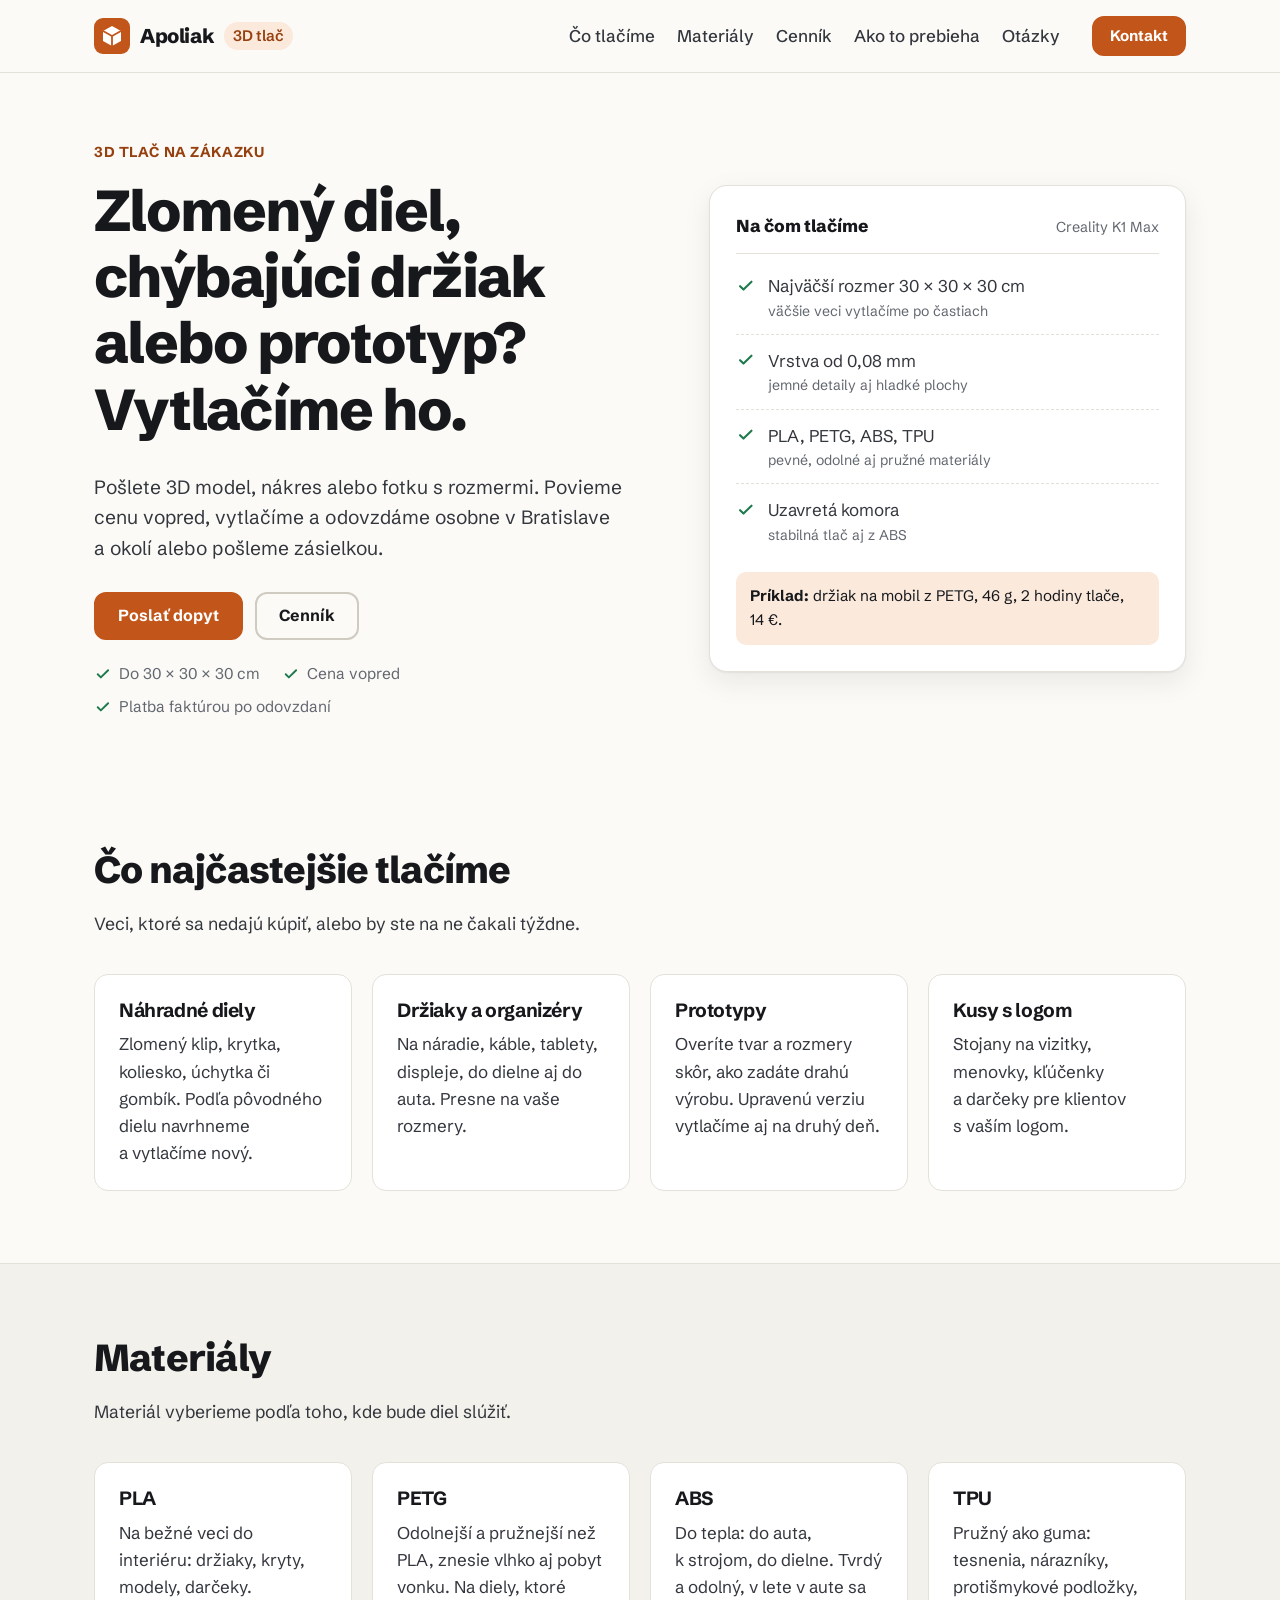
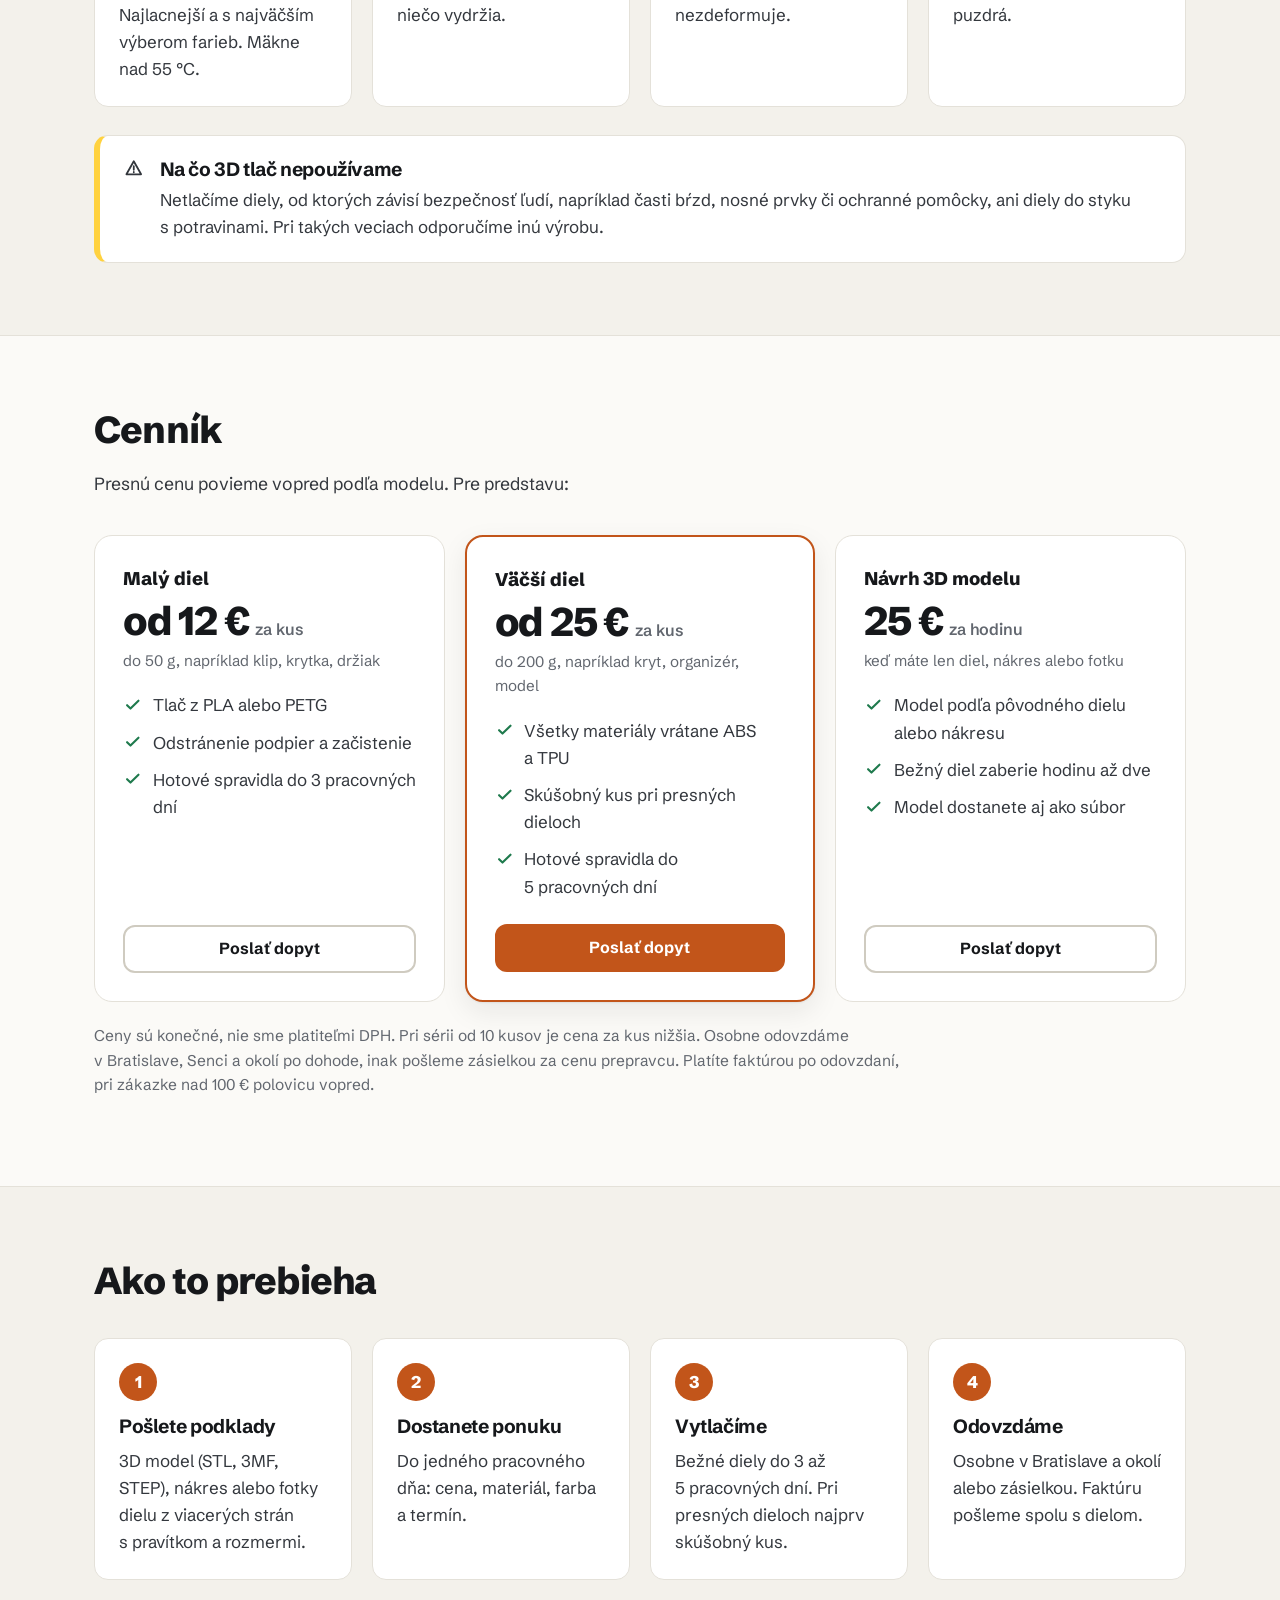
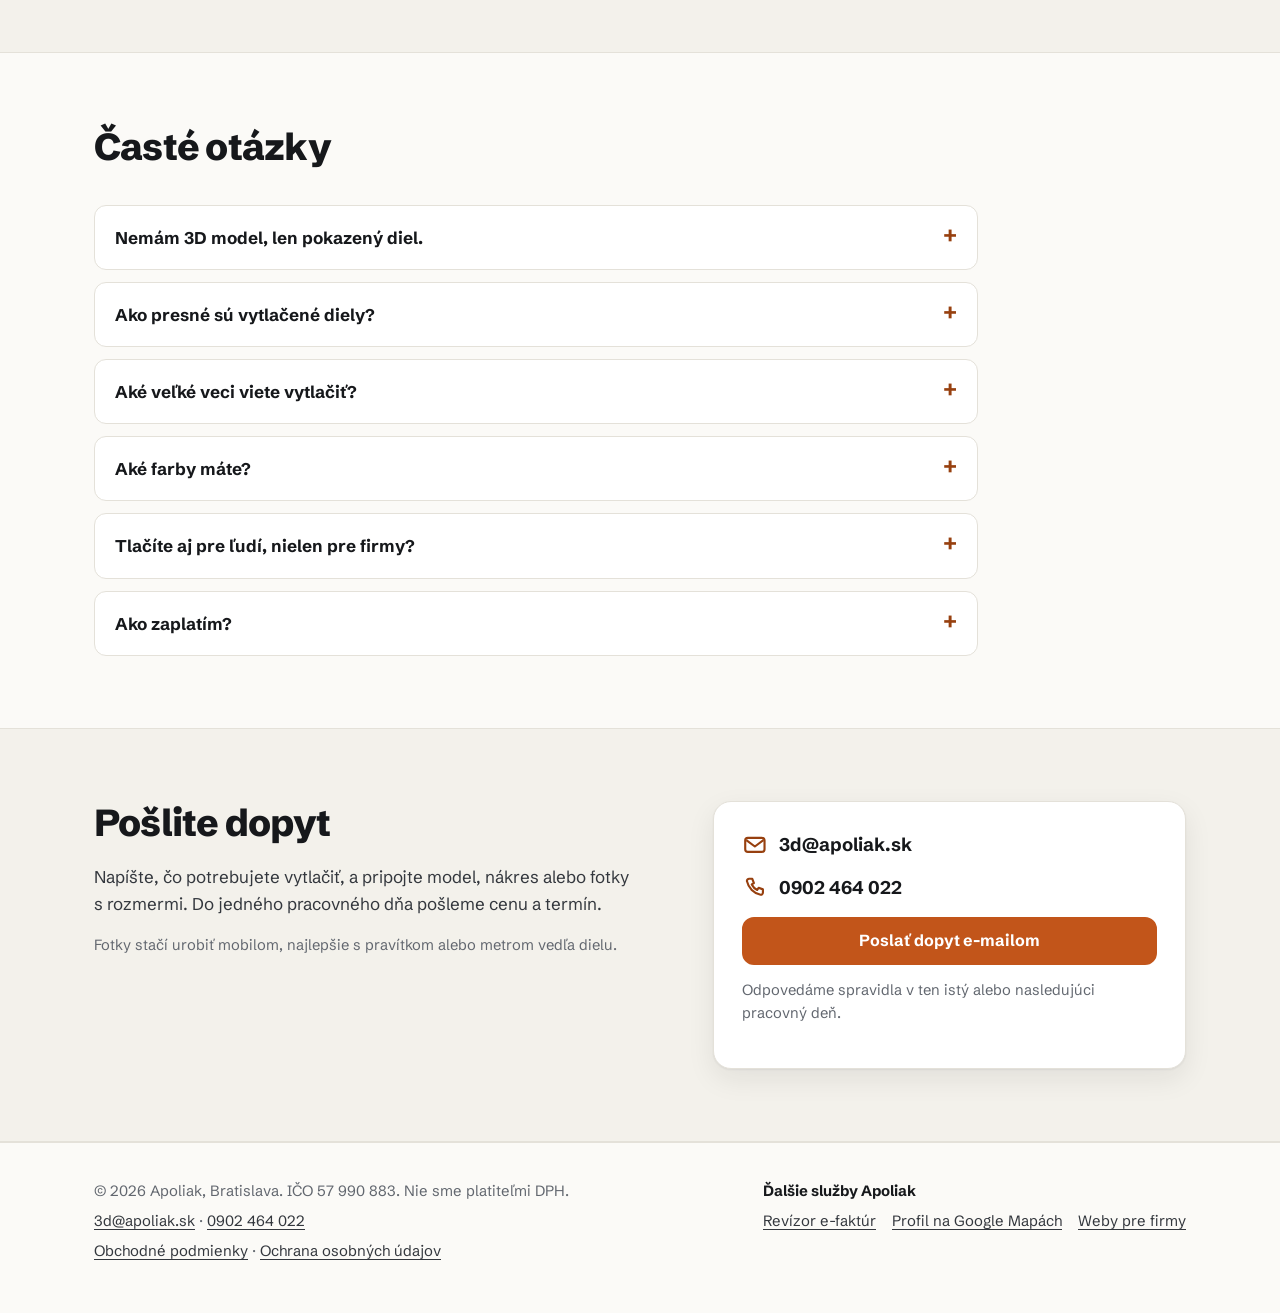
==== index.html @ 896617ea "Prvá verzia webu Apoliak 3D" ====
<!doctype html>
<html lang="sk">
<head>
  <meta charset="utf-8">
  <meta http-equiv="Content-Security-Policy" content="default-src 'self'; script-src 'self'; style-src 'self' 'unsafe-inline'; img-src 'self' data:; font-src 'self'; connect-src 'self'; form-action 'self'; base-uri 'self'; object-src 'none'">
  <meta name="referrer" content="strict-origin-when-cross-origin">
  <meta name="viewport" content="width=device-width, initial-scale=1, viewport-fit=cover">
  <title>3D tlač na zákazku pre firmy: diely, držiaky, prototypy | Apoliak 3D</title>
  <meta name="description" content="Vytlačíme náhradné diely, držiaky, kryty a prototypy z PLA, PETG, ABS aj pružného TPU, do veľkosti 30 × 30 × 30 cm. Cenu povieme vopred, platíte faktúrou.">
  <meta name="theme-color" content="#fbfaf7">
  <meta name="color-scheme" content="light">
  <link rel="canonical" href="https://3d.apoliak.sk/">
  <meta property="og:type" content="website">
  <meta property="og:locale" content="sk_SK">
  <meta property="og:site_name" content="Apoliak 3D">
  <meta property="og:title" content="Zlomený diel? Vytlačíme nový.">
  <meta property="og:description" content="3D tlač na zákazku pre firmy a živnostníkov: diely, držiaky, prototypy do 30 × 30 × 30 cm. Cena vopred, platba faktúrou.">
  <meta property="og:url" content="https://3d.apoliak.sk/">
  <meta property="og:image" content="https://3d.apoliak.sk/assets/img/og-image.png">
  <meta property="og:image:width" content="1200">
  <meta property="og:image:height" content="630">
  <meta name="twitter:card" content="summary_large_image">
  <link rel="icon" href="assets/img/favicon.svg" type="image/svg+xml">
  <link rel="apple-touch-icon" href="assets/img/apple-touch-icon.png">
  <link rel="preload" href="assets/fonts/schibsted-grotesk-latin-wght-normal.woff2" as="font" type="font/woff2" crossorigin>
  <link rel="stylesheet" href="assets/css/style.css">
  <script type="application/ld+json">
{
  "@context": "https://schema.org",
  "@type": "ProfessionalService",
  "name": "Apoliak 3D",
  "url": "https://3d.apoliak.sk/",
  "description": "3D tlač na zákazku pre firmy: náhradné diely, držiaky, prototypy a návrh 3D modelov.",
  "email": "3d@apoliak.sk",
  "telephone": "+421902464022",
  "areaServed": "Bratislava a okolie, Slovensko",
  "priceRange": "od 12 €",
  "logo": "https://3d.apoliak.sk/assets/img/logo-512.png"
}
  </script>
</head>
<body>
<svg width="0" height="0" style="position:absolute" aria-hidden="true">
  <symbol id="i-check" viewBox="0 0 24 24"><path d="M5 12.5l4.2 4.2L19 7" fill="none" stroke="currentColor" stroke-width="2.6" stroke-linecap="round" stroke-linejoin="round"/></symbol>
  <symbol id="i-warn" viewBox="0 0 24 24"><path d="M12 4l9 16H3z" fill="none" stroke="currentColor" stroke-width="2.2" stroke-linejoin="round"/><path d="M12 10v4.5M12 17.2v.3" stroke="currentColor" stroke-width="2.2" stroke-linecap="round"/></symbol>
  <symbol id="i-mail" viewBox="0 0 24 24"><rect x="3" y="5.5" width="18" height="13" rx="2.5" fill="none" stroke="currentColor" stroke-width="2"/><path d="M4 7.5l8 6 8-6" fill="none" stroke="currentColor" stroke-width="2" stroke-linejoin="round"/></symbol>
  <symbol id="i-phone" viewBox="0 0 24 24"><path d="M6.6 3.5h3l1.5 4-2 1.3a11 11 0 005.1 5.1l1.3-2 4 1.5v3a2 2 0 01-2.2 2A16.5 16.5 0 014.6 5.7a2 2 0 012-2.2z" fill="none" stroke="currentColor" stroke-width="2" stroke-linejoin="round"/></symbol>
  <symbol id="i-download" viewBox="0 0 24 24"><path d="M12 4v11m0 0l-4.5-4.5M12 15l4.5-4.5M5 19.5h14" fill="none" stroke="currentColor" stroke-width="2.2" stroke-linecap="round" stroke-linejoin="round"/></symbol>
</svg>
  <a class="skip-link" href="#obsah">Preskočiť na obsah</a>
  <header class="site-header">
    <div class="wrap header-inner">
      <a class="logo" href="./" aria-label="Apoliak 3D – úvod"><svg class="logo-mark" viewBox="0 0 40 40" aria-hidden="true"><rect width="40" height="40" rx="10" fill="#c2551a"/><path d="M20 9l10 5.5v11L20 31l-10-5.5v-11z" fill="#fff"/><path d="M10 14.5L20 20l10-5.5M20 20v11" fill="none" stroke="#c2551a" stroke-width="2" stroke-linejoin="round"/></svg>Apoliak <span class="logo-tag">3D tlač</span></a>
      <nav class="nav" aria-label="Hlavné menu"><a href="#co">Čo tlačíme</a><a href="#materialy">Materiály</a><a href="#cennik">Cenník</a><a href="#postup">Ako to prebieha</a><a href="#otazky">Otázky</a></nav>
      <a class="btn btn--small" href="./#kontakt">Kontakt</a>
    </div>
  </header>
  <main id="obsah">
    <section class="hero">
      <div class="wrap hero-grid">
        <div>
          <span class="eyebrow">3D tlač na zákazku</span>
          <h1>Zlomený diel, chýbajúci držiak alebo prototyp? Vytlačíme ho.</h1>
          <p class="lead">Pošlete 3D model, nákres alebo fotku s&nbsp;rozmermi. Povieme cenu vopred, vytlačíme a&nbsp;odovzdáme osobne v&nbsp;Bratislave a&nbsp;okolí alebo pošleme zásielkou.</p>
          <div class="cta-row"><a class="btn" href="mailto:3d@apoliak.sk?subject=Dopyt%20na%203D%20tla%C4%8D&amp;body=Dobr%C3%BD%20de%C5%88%2C%0A%0Apotrebujeme%20vytla%C4%8Di%C5%A5%3A%0A%0APo%C4%8Det%20kusov%3A%0AMateri%C3%A1l%20alebo%20pou%C5%BEitie%20%28ak%20viete%29%3A%0ATerm%C3%ADn%3A%0A%0AV%20pr%C3%ADlohe%20posielam%20model%2C%20n%C3%A1kres%20alebo%20fotky%20s%20rozmermi.%0A%0AFirma%3A%0AI%C4%8CO%3A%0ATelef%C3%B3n%3A%0A%0A%C4%8Eakujem">Poslať dopyt</a><a class="btn btn--ghost" href="#cennik">Cenník</a></div>
          <ul class="facts"><li><svg class="icon" aria-hidden="true"><use href="#i-check"/></svg>Do 30 × 30 × 30&nbsp;cm</li><li><svg class="icon" aria-hidden="true"><use href="#i-check"/></svg>Cena vopred</li><li><svg class="icon" aria-hidden="true"><use href="#i-check"/></svg>Platba faktúrou po odovzdaní</li></ul>
        </div>
        <div><div class="panel" role="img" aria-label="Parametre 3D tlače">
            <div class="panel-head"><span class="panel-title">Na čom tlačíme</span><span class="panel-sub">Creality K1 Max</span></div>
            <ul class="rows">
              <li class="is-ok"><svg class="icon" aria-hidden="true"><use href="#i-check"/></svg><div>Najväčší rozmer 30&nbsp;×&nbsp;30&nbsp;×&nbsp;30&nbsp;cm<small>väčšie veci vytlačíme po častiach</small></div></li>
              <li class="is-ok"><svg class="icon" aria-hidden="true"><use href="#i-check"/></svg><div>Vrstva od 0,08&nbsp;mm<small>jemné detaily aj hladké plochy</small></div></li>
              <li class="is-ok"><svg class="icon" aria-hidden="true"><use href="#i-check"/></svg><div>PLA, PETG, ABS, TPU<small>pevné, odolné aj pružné materiály</small></div></li>
              <li class="is-ok"><svg class="icon" aria-hidden="true"><use href="#i-check"/></svg><div>Uzavretá komora<small>stabilná tlač aj z&nbsp;ABS</small></div></li>
            </ul>
            <div class="panel-foot"><strong>Príklad:</strong> držiak na mobil z&nbsp;PETG, 46&nbsp;g, 2&nbsp;hodiny tlače, 14&nbsp;€.</div>
          </div></div>
      </div>
    </section>
    <section class="section" id="co" aria-labelledby="co-nadpis">
      <div class="wrap"><div class="section-head"><h2 id="co-nadpis">Čo najčastejšie tlačíme</h2><p>Veci, ktoré sa nedajú kúpiť, alebo by ste na ne čakali týždne.</p></div><div class="cards cards--4"><article class="card"><h3>Náhradné diely</h3><p>Zlomený klip, krytka, koliesko, úchytka či gombík. Podľa pôvodného dielu navrhneme a&nbsp;vytlačíme nový.</p></article><article class="card"><h3>Držiaky a&nbsp;organizéry</h3><p>Na náradie, káble, tablety, displeje, do dielne aj do auta. Presne na vaše rozmery.</p></article><article class="card"><h3>Prototypy</h3><p>Overíte tvar a&nbsp;rozmery skôr, ako zadáte drahú výrobu. Upravenú verziu vytlačíme aj na druhý deň.</p></article><article class="card"><h3>Kusy s&nbsp;logom</h3><p>Stojany na vizitky, menovky, kľúčenky a&nbsp;darčeky pre klientov s&nbsp;vaším logom.</p></article></div></div>
    </section>
    <section class="section section--alt" id="materialy" aria-labelledby="materialy-nadpis">
      <div class="wrap"><div class="section-head"><h2 id="materialy-nadpis">Materiály</h2><p>Materiál vyberieme podľa toho, kde bude diel slúžiť.</p></div><div class="cards cards--4"><article class="card"><h3>PLA</h3><p>Na bežné veci do interiéru: držiaky, kryty, modely, darčeky. Najlacnejší a&nbsp;s&nbsp;najväčším výberom farieb. Mäkne nad 55&nbsp;°C.</p></article><article class="card"><h3>PETG</h3><p>Odolnejší a&nbsp;pružnejší než PLA, znesie vlhko aj pobyt vonku. Na diely, ktoré niečo vydržia.</p></article><article class="card"><h3>ABS</h3><p>Do tepla: do auta, k&nbsp;strojom, do dielne. Tvrdý a&nbsp;odolný, v&nbsp;lete v&nbsp;aute sa nezdeformuje.</p></article><article class="card"><h3>TPU</h3><p>Pružný ako guma: tesnenia, nárazníky, protišmykové podložky, puzdrá.</p></article></div><div class="callout"><svg class="icon" aria-hidden="true"><use href="#i-warn"/></svg><div><h3>Na čo 3D tlač nepoužívame</h3><p>Netlačíme diely, od ktorých závisí bezpečnosť ľudí, napríklad časti bŕzd, nosné prvky či ochranné pomôcky, ani diely do styku s&nbsp;potravinami. Pri takých veciach odporučíme inú výrobu.</p></div></div></div>
    </section>
    <section class="section" id="cennik" aria-labelledby="cennik-nadpis">
      <div class="wrap"><div class="section-head"><h2 id="cennik-nadpis">Cenník</h2><p>Presnú cenu povieme vopred podľa modelu. Pre predstavu:</p></div><div class="prices"><article class="price"><div class="price-name">Malý diel</div><div class="price-amount">od 12&nbsp;€ <span class="price-unit">za kus</span></div><p class="price-note">do 50&nbsp;g, napríklad klip, krytka, držiak</p><ul class="checks"><li><svg class="icon" aria-hidden="true"><use href="#i-check"/></svg><span>Tlač z&nbsp;PLA alebo PETG</span></li><li><svg class="icon" aria-hidden="true"><use href="#i-check"/></svg><span>Odstránenie podpier a&nbsp;začistenie</span></li><li><svg class="icon" aria-hidden="true"><use href="#i-check"/></svg><span>Hotové spravidla do 3&nbsp;pracovných dní</span></li></ul><a class="btn btn--ghost" href="mailto:3d@apoliak.sk?subject=Dopyt%20na%203D%20tla%C4%8D&amp;body=Dobr%C3%BD%20de%C5%88%2C%0A%0Apotrebujeme%20vytla%C4%8Di%C5%A5%3A%0A%0APo%C4%8Det%20kusov%3A%0AMateri%C3%A1l%20alebo%20pou%C5%BEitie%20%28ak%20viete%29%3A%0ATerm%C3%ADn%3A%0A%0AV%20pr%C3%ADlohe%20posielam%20model%2C%20n%C3%A1kres%20alebo%20fotky%20s%20rozmermi.%0A%0AFirma%3A%0AI%C4%8CO%3A%0ATelef%C3%B3n%3A%0A%0A%C4%8Eakujem">Poslať dopyt</a></article><article class="price price--main"><div class="price-name">Väčší diel</div><div class="price-amount">od 25&nbsp;€ <span class="price-unit">za kus</span></div><p class="price-note">do 200&nbsp;g, napríklad kryt, organizér, model</p><ul class="checks"><li><svg class="icon" aria-hidden="true"><use href="#i-check"/></svg><span>Všetky materiály vrátane ABS a&nbsp;TPU</span></li><li><svg class="icon" aria-hidden="true"><use href="#i-check"/></svg><span>Skúšobný kus pri presných dieloch</span></li><li><svg class="icon" aria-hidden="true"><use href="#i-check"/></svg><span>Hotové spravidla do 5&nbsp;pracovných dní</span></li></ul><a class="btn" href="mailto:3d@apoliak.sk?subject=Dopyt%20na%203D%20tla%C4%8D&amp;body=Dobr%C3%BD%20de%C5%88%2C%0A%0Apotrebujeme%20vytla%C4%8Di%C5%A5%3A%0A%0APo%C4%8Det%20kusov%3A%0AMateri%C3%A1l%20alebo%20pou%C5%BEitie%20%28ak%20viete%29%3A%0ATerm%C3%ADn%3A%0A%0AV%20pr%C3%ADlohe%20posielam%20model%2C%20n%C3%A1kres%20alebo%20fotky%20s%20rozmermi.%0A%0AFirma%3A%0AI%C4%8CO%3A%0ATelef%C3%B3n%3A%0A%0A%C4%8Eakujem">Poslať dopyt</a></article><article class="price"><div class="price-name">Návrh 3D modelu</div><div class="price-amount">25&nbsp;€ <span class="price-unit">za hodinu</span></div><p class="price-note">keď máte len diel, nákres alebo fotku</p><ul class="checks"><li><svg class="icon" aria-hidden="true"><use href="#i-check"/></svg><span>Model podľa pôvodného dielu alebo nákresu</span></li><li><svg class="icon" aria-hidden="true"><use href="#i-check"/></svg><span>Bežný diel zaberie hodinu až dve</span></li><li><svg class="icon" aria-hidden="true"><use href="#i-check"/></svg><span>Model dostanete aj ako súbor</span></li></ul><a class="btn btn--ghost" href="mailto:3d@apoliak.sk?subject=Dopyt%20na%203D%20tla%C4%8D&amp;body=Dobr%C3%BD%20de%C5%88%2C%0A%0Apotrebujeme%20vytla%C4%8Di%C5%A5%3A%0A%0APo%C4%8Det%20kusov%3A%0AMateri%C3%A1l%20alebo%20pou%C5%BEitie%20%28ak%20viete%29%3A%0ATerm%C3%ADn%3A%0A%0AV%20pr%C3%ADlohe%20posielam%20model%2C%20n%C3%A1kres%20alebo%20fotky%20s%20rozmermi.%0A%0AFirma%3A%0AI%C4%8CO%3A%0ATelef%C3%B3n%3A%0A%0A%C4%8Eakujem">Poslať dopyt</a></article></div><p class="prices-after">Ceny sú konečné, nie sme platiteľmi DPH. Pri sérii od 10 kusov je cena za kus nižšia. Osobne odovzdáme v&nbsp;Bratislave, Senci a&nbsp;okolí po dohode, inak pošleme zásielkou za cenu prepravcu. Platíte faktúrou po odovzdaní, pri zákazke nad 100&nbsp;€ polovicu vopred.</p></div>
    </section>
    <section class="section section--alt" id="postup" aria-labelledby="postup-nadpis">
      <div class="wrap"><div class="section-head"><h2 id="postup-nadpis">Ako to prebieha</h2></div><ol class="steps"><li><h3>Pošlete podklady</h3><p>3D model (STL, 3MF, STEP), nákres alebo fotky dielu z&nbsp;viacerých strán s&nbsp;pravítkom a&nbsp;rozmermi.</p></li><li><h3>Dostanete ponuku</h3><p>Do jedného pracovného dňa: cena, materiál, farba a&nbsp;termín.</p></li><li><h3>Vytlačíme</h3><p>Bežné diely do 3 až 5&nbsp;pracovných dní. Pri presných dieloch najprv skúšobný kus.</p></li><li><h3>Odovzdáme</h3><p>Osobne v&nbsp;Bratislave a&nbsp;okolí alebo zásielkou. Faktúru pošleme spolu s&nbsp;dielom.</p></li></ol></div>
    </section>
    <section class="section" id="otazky" aria-labelledby="otazky-nadpis">
      <div class="wrap"><div class="section-head"><h2 id="otazky-nadpis">Časté otázky</h2></div><div class="faq"><details><summary>Nemám 3D model, len pokazený diel.</summary><div><p>Stačí. Diel odfoťte z&nbsp;viacerých strán s&nbsp;pravítkom alebo nám ho dajte a&nbsp;odmeriame ho. Model navrhneme za 25&nbsp;€ za hodinu, bežný diel zaberie hodinu až dve.</p></div></details><details><summary>Ako presné sú vytlačené diely?</summary><div><p>Zvyčajne na desatiny milimetra. Pri dieloch, ktoré musia presne zapadnúť, najprv vytlačíme skúšobný kus a&nbsp;podľa neho model doladíme.</p></div></details><details><summary>Aké veľké veci viete vytlačiť?</summary><div><p>Jeden kus do 30 × 30 × 30&nbsp;cm. Väčšie veci rozdelíme na časti a&nbsp;spojíme.</p></div></details><details><summary>Aké farby máte?</summary><div><p>Bežne čiernu, bielu, sivú a&nbsp;niekoľko ďalších farieb. Ak potrebujete konkrétny odtieň, materiál objednáme a&nbsp;termín sa predĺži o&nbsp;pár dní.</p></div></details><details><summary>Tlačíte aj pre ľudí, nielen pre firmy?</summary><div><p>Táto ponuka je pre firmy a&nbsp;živnostníkov, fakturujeme na IČO.</p></div></details><details><summary>Ako zaplatím?</summary><div><p>Faktúrou, prevodom na účet, až po odovzdaní dielu. Pri zákazke nad 100&nbsp;€ platíte polovicu vopred.</p></div></details></div></div>
    </section>
    <section class="section section--alt" id="kontakt" aria-labelledby="kontakt-nadpis">
      <div class="wrap contact">
        <div>
          <h2 id="kontakt-nadpis">Pošlite dopyt</h2>
          <p>Napíšte, čo potrebujete vytlačiť, a&nbsp;pripojte model, nákres alebo fotky s&nbsp;rozmermi. Do jedného pracovného dňa pošleme cenu a&nbsp;termín.</p>
          <p class="small">Fotky stačí urobiť mobilom, najlepšie s&nbsp;pravítkom alebo metrom vedľa dielu.</p>
        </div>
        <div class="contact-box">
          <a class="contact-line" href="mailto:3d@apoliak.sk"><svg class="icon" aria-hidden="true"><use href="#i-mail"/></svg>3d@apoliak.sk</a>
          <a class="contact-line" href="tel:+421902464022"><svg class="icon" aria-hidden="true"><use href="#i-phone"/></svg>0902 464 022</a>
          <a class="btn" href="mailto:3d@apoliak.sk?subject=Dopyt%20na%203D%20tla%C4%8D&amp;body=Dobr%C3%BD%20de%C5%88%2C%0A%0Apotrebujeme%20vytla%C4%8Di%C5%A5%3A%0A%0APo%C4%8Det%20kusov%3A%0AMateri%C3%A1l%20alebo%20pou%C5%BEitie%20%28ak%20viete%29%3A%0ATerm%C3%ADn%3A%0A%0AV%20pr%C3%ADlohe%20posielam%20model%2C%20n%C3%A1kres%20alebo%20fotky%20s%20rozmermi.%0A%0AFirma%3A%0AI%C4%8CO%3A%0ATelef%C3%B3n%3A%0A%0A%C4%8Eakujem">Poslať dopyt e-mailom</a>
          <p class="small">Odpovedáme spravidla v&nbsp;ten istý alebo nasledujúci pracovný deň.</p>
        </div>
      </div>
    </section>
  </main>

  <footer class="site-footer">
    <div class="wrap footer-grid">
      <div>
        <p>© <span data-year>2026</span> Apoliak, Bratislava. IČO 57&nbsp;990&nbsp;883. Nie sme platiteľmi DPH.</p>
        <p><a href="mailto:3d@apoliak.sk">3d@apoliak.sk</a> · <a href="tel:+421902464022">0902 464 022</a></p>
        <p><a href="obchodne-podmienky.html">Obchodné podmienky</a> · <a href="ochrana-osobnych-udajov.html">Ochrana osobných údajov</a></p>
        
      </div>
      <div class="footer-more">
        <p><strong>Ďalšie služby Apoliak</strong></p>
        <ul><li><a href="https://efaktury.apoliak.sk/">Revízor e-faktúr</a></li><li><a href="https://mapy.apoliak.sk/">Profil na Google Mapách</a></li><li><a href="https://apoliak.online/">Weby pre firmy</a></li></ul>
      </div>
    </div>
  </footer>
  <script src="assets/js/main.js" defer></script>
</body>
</html>
---- assets/css/style.css ----
:root { --accent: #c2551a; --accent-ink: #97400f; --accent-soft: #fbe9dc; }

/* ============================================================
   Spoločné štýly webov na subdoménach apoliak.sk
   (efaktury.apoliak.sk, mapy.apoliak.sk, 3d.apoliak.sk).
   Farby značky a písmo sú rovnaké ako na apoliak.online, každý web
   má len vlastnú farbu --accent (doplní ju nastroje/postav.py).
   Jedna svetlá téma, nič sa nenačítava z cudzieho servera,
   nič sa pri načítaní neskrýva ani nenabieha.
   ============================================================ */

@font-face {
  font-family: "Schibsted Grotesk";
  font-style: normal;
  font-display: swap;
  font-weight: 400 900;
  src: url("../fonts/schibsted-grotesk-latin-ext-wght-normal.woff2") format("woff2");
  unicode-range: U+0100-02BA, U+02BD-02C5, U+02C7-02CC, U+02CE-02D7, U+02DD-02FF, U+0304, U+0308, U+0329, U+1D00-1DBF, U+1E00-1E9F, U+1EF2-1EFF, U+2020, U+20A0-20AB, U+20AD-20C0, U+2113, U+2C60-2C7F, U+A720-A7FF;
}
@font-face {
  font-family: "Schibsted Grotesk";
  font-style: normal;
  font-display: swap;
  font-weight: 400 900;
  src: url("../fonts/schibsted-grotesk-latin-wght-normal.woff2") format("woff2");
  unicode-range: U+0000-00FF, U+0131, U+0152-0153, U+02BB-02BC, U+02C6, U+02DA, U+02DC, U+0304, U+0308, U+0329, U+2000-206F, U+20AC, U+2122, U+2191, U+2193, U+2212, U+2215, U+FEFF, U+FFFD;
}

:root {
  --paper: #fbfaf7;
  --paper-2: #f3f1eb;
  --white: #ffffff;
  --ink: #16181b;
  --text: #33373d;
  --muted: #62676f;
  --line: #e4e1d9;
  --line-2: #cfcbc0;
  --yellow: #ffd23f;
  --ok: #1f7a4d;
  --warn: #b4541a;
  --shadow: 0 1px 2px rgba(22, 24, 27, .06), 0 10px 28px rgba(22, 24, 27, .08);
  --radius: 14px;
  --font: "Schibsted Grotesk", "Segoe UI", system-ui, -apple-system, Roboto, Arial, sans-serif;
  /* --accent, --accent-ink a --accent-soft dopĺňa postav.py podľa webu */
}

*, *::before, *::after { box-sizing: border-box; }
html { -webkit-text-size-adjust: 100%; text-size-adjust: 100%; }
body {
  margin: 0;
  background: var(--paper);
  color: var(--text);
  font-family: var(--font);
  font-size: 1.0625rem;
  line-height: 1.6;
}
img, svg { display: block; max-width: 100%; }
a { color: var(--accent-ink); text-underline-offset: .18em; }
a:hover { text-decoration-thickness: 2px; }
h1, h2, h3 { color: var(--ink); line-height: 1.15; letter-spacing: -0.02em; margin: 0 0 .5em; }
h1 { font-size: clamp(2.1rem, 5.2vw, 3.6rem); font-weight: 800; letter-spacing: -0.03em; }
h2 { font-size: clamp(1.6rem, 3.4vw, 2.35rem); font-weight: 800; }
h3 { font-size: 1.2rem; font-weight: 700; }
p { margin: 0 0 1em; }
strong { color: var(--ink); }
.nb { white-space: nowrap; }
.icon { width: 1.15em; height: 1.15em; flex: none; }
.sr { position: absolute; width: 1px; height: 1px; overflow: hidden; clip: rect(0 0 0 0); white-space: nowrap; }

.wrap { width: 100%; max-width: 1140px; margin: 0 auto; padding: 0 24px; }

.skip-link { position: absolute; left: -999px; top: 8px; background: var(--ink); color: #fff; padding: 8px 14px; border-radius: 8px; z-index: 10; }
.skip-link:focus { left: 8px; }
:focus-visible { outline: 3px solid var(--accent); outline-offset: 3px; border-radius: 4px; }

/* ---------- hlavička ---------- */
.site-header { border-bottom: 1px solid var(--line); background: var(--paper); }
.header-inner { display: flex; align-items: center; gap: 24px; min-height: 72px; }
.logo { display: inline-flex; align-items: center; gap: 10px; color: var(--ink); text-decoration: none; font-weight: 800; font-size: 1.25rem; letter-spacing: -0.02em; }
.logo-mark { width: 36px; height: 36px; flex: none; }
.logo-tag { font-weight: 600; font-size: .95rem; color: var(--accent-ink); background: var(--accent-soft); padding: 2px 9px; border-radius: 999px; letter-spacing: 0; }
.nav { display: flex; gap: 22px; margin-left: auto; }
.nav a { color: var(--text); text-decoration: none; font-weight: 500; }
.nav a:hover { color: var(--ink); text-decoration: underline; }
.header-inner .btn { margin-left: 8px; }

/* ---------- tlačidlá ---------- */
.btn {
  display: inline-flex; align-items: center; justify-content: center; gap: 8px;
  min-height: 48px; padding: 0 22px; border-radius: 12px;
  background: var(--accent); color: #fff; font-weight: 700; text-decoration: none;
  border: 2px solid var(--accent); font-size: 1rem; line-height: 1.2; text-align: center;
}
.btn:hover { background: var(--accent-ink); border-color: var(--accent-ink); text-decoration: none; }
.btn--ghost { background: transparent; color: var(--ink); border-color: var(--line-2); }
.btn--ghost:hover { background: var(--white); color: var(--ink); border-color: var(--ink); }
.btn--small { min-height: 40px; padding: 0 16px; font-size: .95rem; }

/* ---------- úvod ---------- */
.hero { padding: 64px 0 56px; }
.hero-grid { display: grid; grid-template-columns: minmax(0, 1.08fr) minmax(0, .92fr); gap: 56px; align-items: center; }
.eyebrow { display: inline-block; font-weight: 700; font-size: .9rem; letter-spacing: .04em; text-transform: uppercase; color: var(--accent-ink); margin-bottom: 14px; }
.lead { font-size: 1.2rem; color: var(--text); max-width: 36em; }
.cta-row { display: flex; flex-wrap: wrap; gap: 12px; margin: 28px 0 22px; }
.facts { list-style: none; padding: 0; margin: 0; display: flex; flex-wrap: wrap; gap: 8px 22px; color: var(--muted); font-size: .97rem; }
.facts li { display: inline-flex; align-items: center; gap: 7px; }
.facts .icon { color: var(--ok); }

.panel { background: var(--white); border: 1px solid var(--line); border-radius: 18px; box-shadow: var(--shadow); padding: 26px; }
.panel-head { display: flex; flex-wrap: wrap; justify-content: space-between; align-items: baseline; gap: 4px 12px; border-bottom: 1px solid var(--line); padding-bottom: 14px; margin-bottom: 6px; }
.panel-title { font-weight: 800; color: var(--ink); font-size: 1.08rem; }
.panel-sub { color: var(--muted); font-size: .9rem; }
.rows { list-style: none; margin: 0; padding: 0; }
.rows li { display: flex; gap: 12px; align-items: flex-start; padding: 12px 0; border-bottom: 1px dashed var(--line); }
.rows li:last-child { border-bottom: 0; }
.rows .icon { margin-top: .2em; }
.rows .is-ok .icon { color: var(--ok); }
.rows .is-warn .icon { color: var(--warn); }
.rows small { display: block; color: var(--muted); font-size: .88rem; }
.panel-foot { margin-top: 14px; padding: 12px 14px; border-radius: 10px; background: var(--accent-soft); color: var(--ink); font-size: .95rem; }

/* ---------- sekcie ---------- */
.section { padding: 72px 0; }
.section--alt { background: var(--paper-2); border-top: 1px solid var(--line); border-bottom: 1px solid var(--line); }
.section-head { max-width: 46em; margin-bottom: 36px; }
.section-head p { color: var(--text); font-size: 1.1rem; }

.cards { display: grid; grid-template-columns: repeat(3, minmax(0, 1fr)); gap: 20px; }
.cards--2 { grid-template-columns: repeat(2, minmax(0, 1fr)); }
.cards--4 { grid-template-columns: repeat(4, minmax(0, 1fr)); }
.card { background: var(--white); border: 1px solid var(--line); border-radius: var(--radius); padding: 24px; }
.card p:last-child { margin-bottom: 0; }
.card-num { display: inline-grid; place-items: center; width: 38px; height: 38px; border-radius: 10px; background: var(--accent-soft); color: var(--accent-ink); font-weight: 800; margin-bottom: 14px; }

.steps { list-style: none; counter-reset: krok; padding: 0; margin: 0; display: grid; grid-template-columns: repeat(4, minmax(0, 1fr)); gap: 20px; }
.steps li { counter-increment: krok; background: var(--white); border: 1px solid var(--line); border-radius: var(--radius); padding: 24px; }
.steps li::before { content: counter(krok); display: inline-grid; place-items: center; width: 38px; height: 38px; border-radius: 50%; background: var(--accent); color: #fff; font-weight: 800; margin-bottom: 14px; }
.steps p { margin: 0; }

.callout { display: flex; gap: 16px; align-items: flex-start; background: var(--white); border: 1px solid var(--line); border-left: 6px solid var(--yellow); border-radius: var(--radius); padding: 22px 24px; margin-top: 28px; }
.callout h3 { margin-bottom: .3em; }
.callout p:last-child { margin-bottom: 0; }

/* ---------- cenník ---------- */
.prices { display: grid; grid-template-columns: repeat(auto-fit, minmax(260px, 1fr)); gap: 20px; align-items: stretch; }
.price { display: flex; flex-direction: column; background: var(--white); border: 1px solid var(--line); border-radius: 18px; padding: 28px; }
.price--main { border: 2px solid var(--accent); box-shadow: var(--shadow); }
.price-name { font-weight: 800; color: var(--ink); font-size: 1.15rem; margin-bottom: 6px; }
.price-amount { font-size: 2.5rem; font-weight: 800; color: var(--ink); line-height: 1.1; letter-spacing: -0.03em; }
.price-unit { font-size: 1rem; font-weight: 600; color: var(--muted); letter-spacing: 0; }
.price-note { color: var(--muted); font-size: .95rem; margin: 6px 0 18px; }
.checks { list-style: none; padding: 0; margin: 0 0 24px; display: grid; gap: 10px; }
.checks li { display: flex; gap: 10px; align-items: flex-start; }
.checks .icon { color: var(--ok); margin-top: .22em; }
.price .btn { margin-top: auto; }
.prices-after { margin-top: 22px; color: var(--muted); font-size: .97rem; max-width: 52em; }

/* ---------- ukážka a sťahovanie ---------- */
.demo { display: grid; grid-template-columns: minmax(0, 1fr) minmax(0, 1fr); gap: 40px; align-items: center; }
.files { list-style: none; padding: 0; margin: 0; display: grid; gap: 10px; }
.files a { display: flex; justify-content: space-between; gap: 12px; align-items: center; background: var(--white); border: 1px solid var(--line); border-radius: 12px; padding: 14px 16px; color: var(--ink); text-decoration: none; font-weight: 600; }
.files a:hover { border-color: var(--accent); }
.files span { color: var(--muted); font-weight: 500; font-size: .9rem; white-space: nowrap; }

/* ---------- otázky ---------- */
.faq { display: grid; gap: 12px; max-width: 52em; }
.faq details { background: var(--white); border: 1px solid var(--line); border-radius: 12px; padding: 0 20px; }
.faq summary { cursor: pointer; font-weight: 700; color: var(--ink); padding: 18px 0; list-style: none; display: flex; justify-content: space-between; gap: 16px; }
.faq summary::-webkit-details-marker { display: none; }
.faq summary::after { content: "+"; font-size: 1.4rem; line-height: 1; color: var(--accent-ink); }
.faq details[open] summary::after { content: "–"; }
.faq details > div { padding: 0 0 18px; }
.faq details > div p:last-child { margin-bottom: 0; }

/* ---------- kontakt ---------- */
.contact { display: grid; grid-template-columns: minmax(0, 1.1fr) minmax(0, .9fr); gap: 40px; align-items: start; }
.contact-box { background: var(--white); border: 1px solid var(--line); border-radius: 18px; padding: 28px; box-shadow: var(--shadow); display: grid; gap: 14px; }
.contact-line { display: flex; gap: 12px; align-items: center; font-size: 1.15rem; font-weight: 700; color: var(--ink); text-decoration: none; }
.contact-line .icon { color: var(--accent-ink); width: 1.4em; height: 1.4em; }
.contact-line:hover { text-decoration: underline; }
.contact-box .btn { width: 100%; }
.small { font-size: .92rem; color: var(--muted); }

/* ---------- pätička ---------- */
.site-footer { border-top: 1px solid var(--line); padding: 36px 0 44px; color: var(--muted); font-size: .93rem; }
.footer-grid { display: flex; flex-wrap: wrap; justify-content: space-between; gap: 24px; }
.footer-grid p { margin: 0 0 .4em; }
.site-footer a { color: var(--text); }
.footer-more { max-width: 30em; }
.footer-more ul { list-style: none; padding: 0; margin: .4em 0 0; display: flex; flex-wrap: wrap; gap: 6px 16px; }

/* ---------- právne stránky ---------- */
.legal { padding: 48px 0 72px; }
.legal-inner { max-width: 820px; }
.legal h1 { font-size: clamp(1.9rem, 4vw, 2.6rem); }
.legal h2 { font-size: 1.3rem; margin-top: 2em; }
.legal ol, .legal ul { padding-left: 1.4em; }
.legal li { margin-bottom: .55em; }
.legal .meta { color: var(--muted); font-size: .95rem; margin-bottom: .6em; }
.table-scroll { overflow-x: auto; }
.legal-table { width: 100%; border-collapse: collapse; font-size: .95rem; background: var(--white); }
.legal-table th, .legal-table td { border: 1px solid var(--line); padding: 10px 12px; text-align: left; vertical-align: top; }
.legal-table th { background: var(--paper-2); color: var(--ink); }

/* ---------- 404 ---------- */
.notfound { padding: 96px 0; text-align: center; }
.notfound p { color: var(--muted); }

/* ---------- mobil ---------- */
@media (max-width: 960px) {
  .hero-grid, .demo, .contact { grid-template-columns: 1fr; gap: 36px; }
  .cards, .cards--4 { grid-template-columns: repeat(2, minmax(0, 1fr)); }
  .steps { grid-template-columns: repeat(2, minmax(0, 1fr)); }
  .nav { display: none; }
  .header-inner .btn { margin-left: auto; }
}
@media (max-width: 620px) {
  .wrap { padding: 0 16px; }
  body { font-size: 1rem; }
  .hero { padding: 40px 0 44px; }
  .section { padding: 52px 0; }
  .cards, .cards--2, .cards--4, .steps { grid-template-columns: 1fr; }
  .lead { font-size: 1.08rem; }
  .cta-row .btn { flex: 1 1 100%; }
  .logo-tag { display: none; }
  .callout { flex-direction: column; }
  .legal-table thead { display: none; }
  .legal-table, .legal-table tbody, .legal-table tr, .legal-table td { display: block; width: 100%; }
  .legal-table tr { border: 1px solid var(--line); margin-bottom: 10px; }
  .legal-table td { border: 0; border-bottom: 1px dashed var(--line); }
  .legal-table td::before { content: attr(data-label); display: block; font-weight: 700; color: var(--ink); font-size: .85rem; }
}
@media print {
  .site-header .btn, .skip-link, .cta-row { display: none; }
}
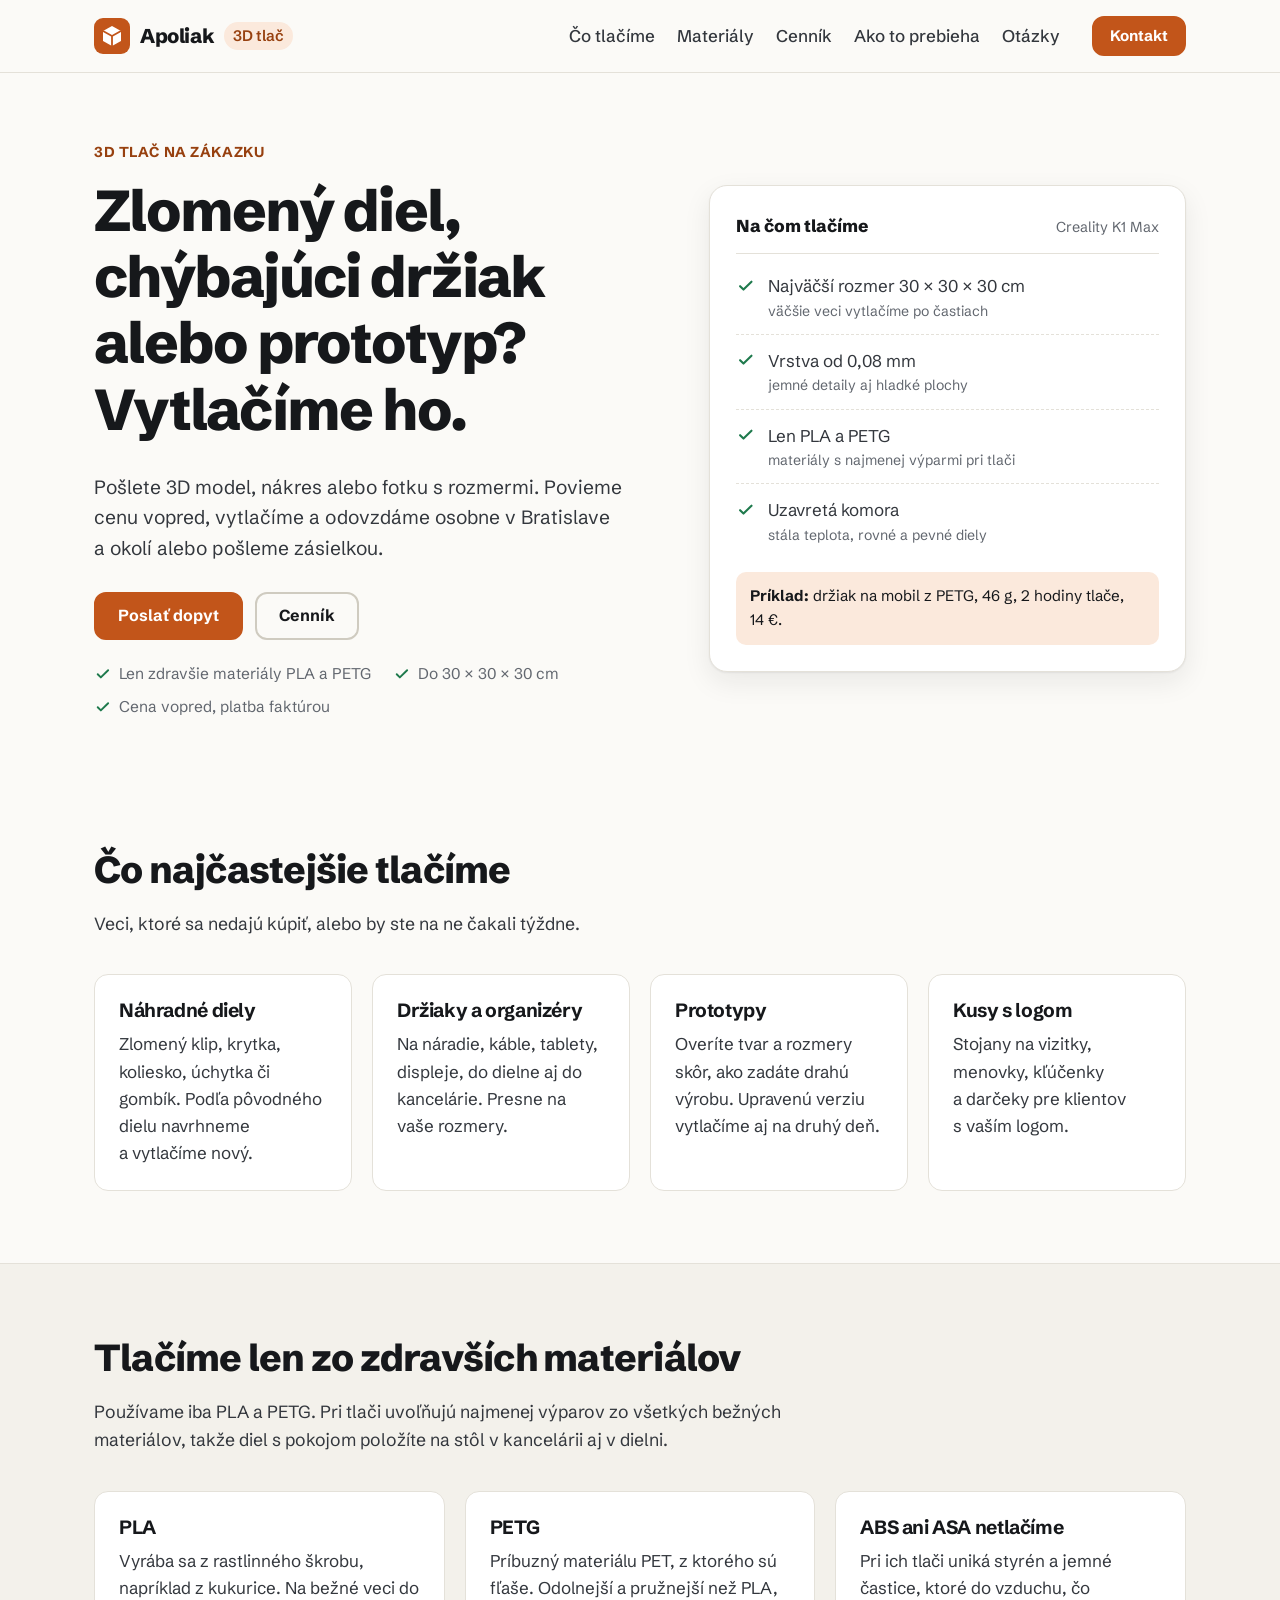
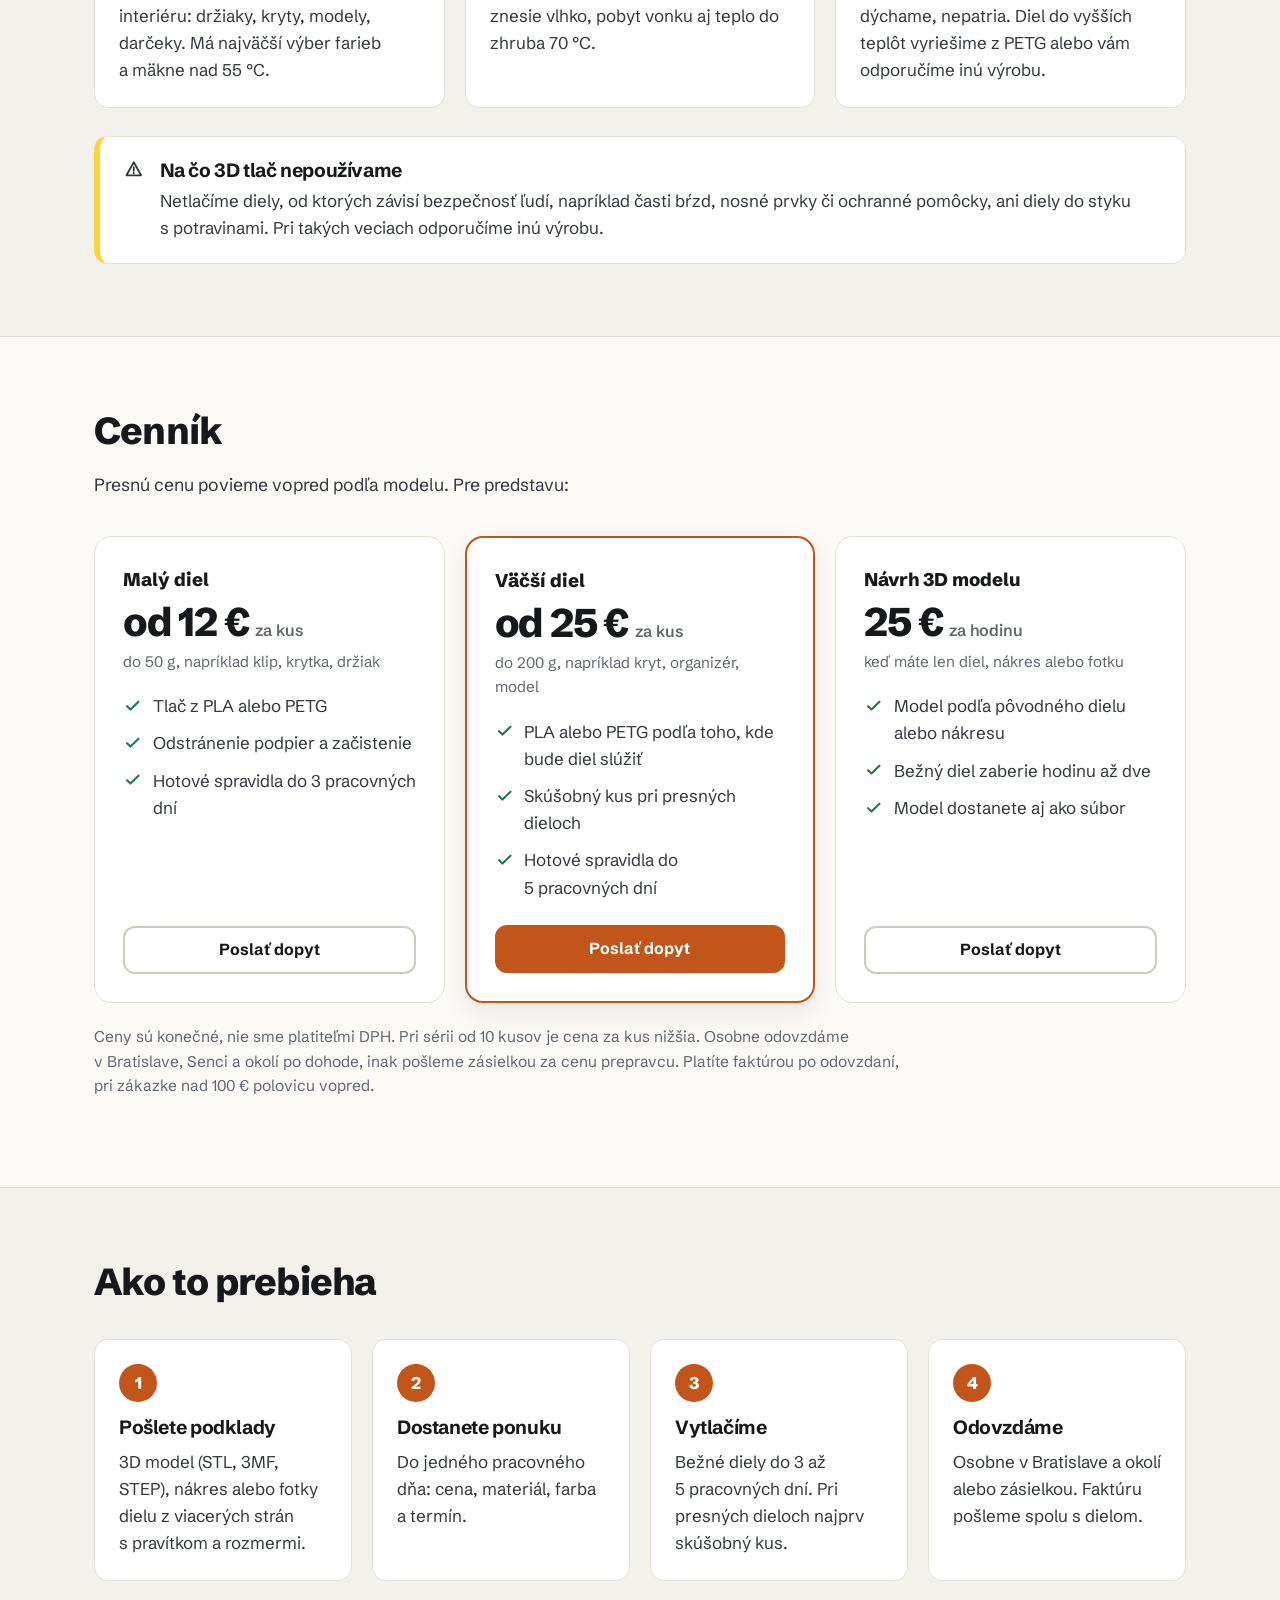
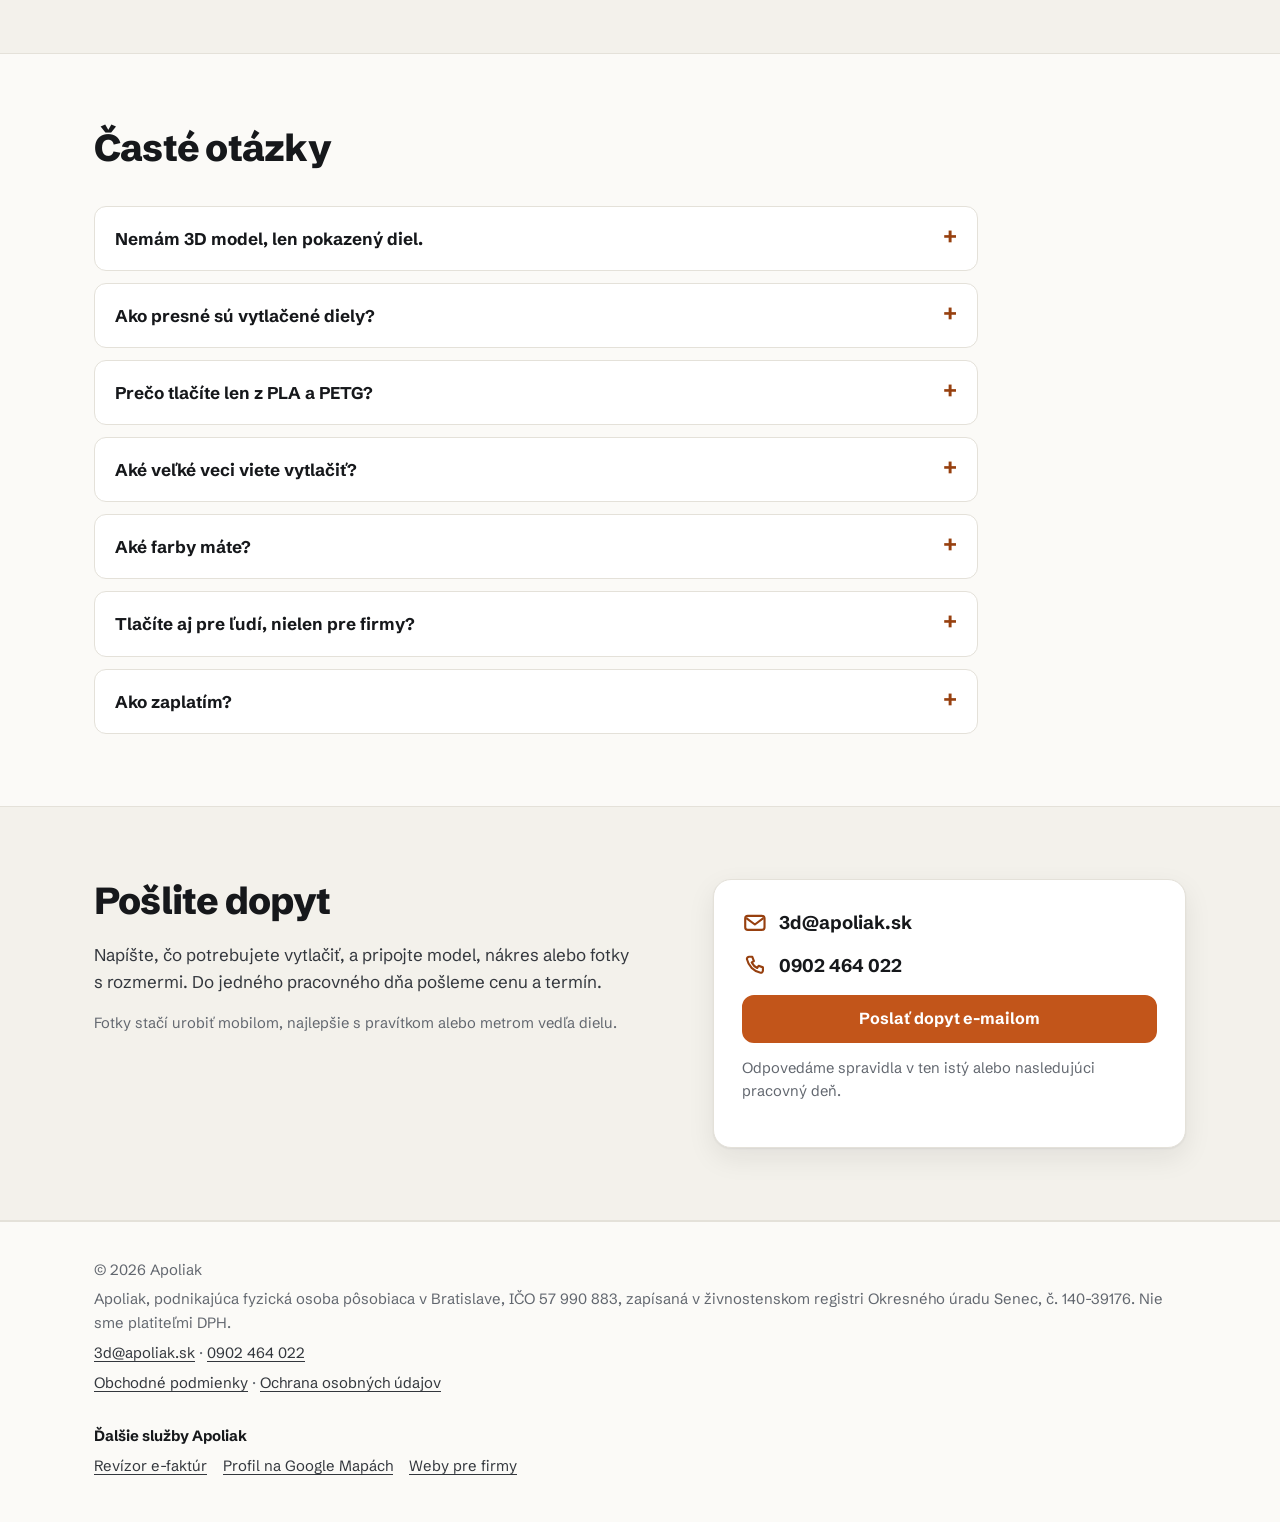
==== commit 08980a2f: "Pätička so živnosťou, úpravy textov" ====
--- a/index.html
+++ b/index.html
@@ -6,7 +6,7 @@
   <meta name="referrer" content="strict-origin-when-cross-origin">
   <meta name="viewport" content="width=device-width, initial-scale=1, viewport-fit=cover">
   <title>3D tlač na zákazku pre firmy: diely, držiaky, prototypy | Apoliak 3D</title>
-  <meta name="description" content="Vytlačíme náhradné diely, držiaky, kryty a prototypy z PLA, PETG, ABS aj pružného TPU, do veľkosti 30 × 30 × 30 cm. Cenu povieme vopred, platíte faktúrou.">
+  <meta name="description" content="Vytlačíme náhradné diely, držiaky, kryty a prototypy, len zo zdravších materiálov PLA a PETG, do veľkosti 30 × 30 × 30 cm. Cenu povieme vopred, platíte faktúrou.">
   <meta name="theme-color" content="#fbfaf7">
   <meta name="color-scheme" content="light">
   <link rel="canonical" href="https://3d.apoliak.sk/">
@@ -14,7 +14,7 @@
   <meta property="og:locale" content="sk_SK">
   <meta property="og:site_name" content="Apoliak 3D">
   <meta property="og:title" content="Zlomený diel? Vytlačíme nový.">
-  <meta property="og:description" content="3D tlač na zákazku pre firmy a živnostníkov: diely, držiaky, prototypy do 30 × 30 × 30 cm. Cena vopred, platba faktúrou.">
+  <meta property="og:description" content="3D tlač na zákazku pre firmy a živnostníkov len z PLA a PETG: diely, držiaky, prototypy do 30 × 30 × 30 cm. Cena vopred, platba faktúrou.">
   <meta property="og:url" content="https://3d.apoliak.sk/">
   <meta property="og:image" content="https://3d.apoliak.sk/assets/img/og-image.png">
   <meta property="og:image:width" content="1200">
@@ -63,34 +63,34 @@
           <h1>Zlomený diel, chýbajúci držiak alebo prototyp? Vytlačíme ho.</h1>
           <p class="lead">Pošlete 3D model, nákres alebo fotku s&nbsp;rozmermi. Povieme cenu vopred, vytlačíme a&nbsp;odovzdáme osobne v&nbsp;Bratislave a&nbsp;okolí alebo pošleme zásielkou.</p>
           <div class="cta-row"><a class="btn" href="mailto:3d@apoliak.sk?subject=Dopyt%20na%203D%20tla%C4%8D&amp;body=Dobr%C3%BD%20de%C5%88%2C%0A%0Apotrebujeme%20vytla%C4%8Di%C5%A5%3A%0A%0APo%C4%8Det%20kusov%3A%0AMateri%C3%A1l%20alebo%20pou%C5%BEitie%20%28ak%20viete%29%3A%0ATerm%C3%ADn%3A%0A%0AV%20pr%C3%ADlohe%20posielam%20model%2C%20n%C3%A1kres%20alebo%20fotky%20s%20rozmermi.%0A%0AFirma%3A%0AI%C4%8CO%3A%0ATelef%C3%B3n%3A%0A%0A%C4%8Eakujem">Poslať dopyt</a><a class="btn btn--ghost" href="#cennik">Cenník</a></div>
-          <ul class="facts"><li><svg class="icon" aria-hidden="true"><use href="#i-check"/></svg>Do 30 × 30 × 30&nbsp;cm</li><li><svg class="icon" aria-hidden="true"><use href="#i-check"/></svg>Cena vopred</li><li><svg class="icon" aria-hidden="true"><use href="#i-check"/></svg>Platba faktúrou po odovzdaní</li></ul>
+          <ul class="facts"><li><svg class="icon" aria-hidden="true"><use href="#i-check"/></svg>Len zdravšie materiály PLA a&nbsp;PETG</li><li><svg class="icon" aria-hidden="true"><use href="#i-check"/></svg>Do 30 × 30 × 30&nbsp;cm</li><li><svg class="icon" aria-hidden="true"><use href="#i-check"/></svg>Cena vopred, platba faktúrou</li></ul>
         </div>
         <div><div class="panel" role="img" aria-label="Parametre 3D tlače">
             <div class="panel-head"><span class="panel-title">Na čom tlačíme</span><span class="panel-sub">Creality K1 Max</span></div>
             <ul class="rows">
               <li class="is-ok"><svg class="icon" aria-hidden="true"><use href="#i-check"/></svg><div>Najväčší rozmer 30&nbsp;×&nbsp;30&nbsp;×&nbsp;30&nbsp;cm<small>väčšie veci vytlačíme po častiach</small></div></li>
               <li class="is-ok"><svg class="icon" aria-hidden="true"><use href="#i-check"/></svg><div>Vrstva od 0,08&nbsp;mm<small>jemné detaily aj hladké plochy</small></div></li>
-              <li class="is-ok"><svg class="icon" aria-hidden="true"><use href="#i-check"/></svg><div>PLA, PETG, ABS, TPU<small>pevné, odolné aj pružné materiály</small></div></li>
-              <li class="is-ok"><svg class="icon" aria-hidden="true"><use href="#i-check"/></svg><div>Uzavretá komora<small>stabilná tlač aj z&nbsp;ABS</small></div></li>
+              <li class="is-ok"><svg class="icon" aria-hidden="true"><use href="#i-check"/></svg><div>Len PLA a PETG<small>materiály s&nbsp;najmenej výparmi pri tlači</small></div></li>
+              <li class="is-ok"><svg class="icon" aria-hidden="true"><use href="#i-check"/></svg><div>Uzavretá komora<small>stála teplota, rovné a&nbsp;pevné diely</small></div></li>
             </ul>
             <div class="panel-foot"><strong>Príklad:</strong> držiak na mobil z&nbsp;PETG, 46&nbsp;g, 2&nbsp;hodiny tlače, 14&nbsp;€.</div>
           </div></div>
       </div>
     </section>
     <section class="section" id="co" aria-labelledby="co-nadpis">
-      <div class="wrap"><div class="section-head"><h2 id="co-nadpis">Čo najčastejšie tlačíme</h2><p>Veci, ktoré sa nedajú kúpiť, alebo by ste na ne čakali týždne.</p></div><div class="cards cards--4"><article class="card"><h3>Náhradné diely</h3><p>Zlomený klip, krytka, koliesko, úchytka či gombík. Podľa pôvodného dielu navrhneme a&nbsp;vytlačíme nový.</p></article><article class="card"><h3>Držiaky a&nbsp;organizéry</h3><p>Na náradie, káble, tablety, displeje, do dielne aj do auta. Presne na vaše rozmery.</p></article><article class="card"><h3>Prototypy</h3><p>Overíte tvar a&nbsp;rozmery skôr, ako zadáte drahú výrobu. Upravenú verziu vytlačíme aj na druhý deň.</p></article><article class="card"><h3>Kusy s&nbsp;logom</h3><p>Stojany na vizitky, menovky, kľúčenky a&nbsp;darčeky pre klientov s&nbsp;vaším logom.</p></article></div></div>
+      <div class="wrap"><div class="section-head"><h2 id="co-nadpis">Čo najčastejšie tlačíme</h2><p>Veci, ktoré sa nedajú kúpiť, alebo by ste na ne čakali týždne.</p></div><div class="cards cards--4"><article class="card"><h3>Náhradné diely</h3><p>Zlomený klip, krytka, koliesko, úchytka či gombík. Podľa pôvodného dielu navrhneme a&nbsp;vytlačíme nový.</p></article><article class="card"><h3>Držiaky a&nbsp;organizéry</h3><p>Na náradie, káble, tablety, displeje, do dielne aj do kancelárie. Presne na vaše rozmery.</p></article><article class="card"><h3>Prototypy</h3><p>Overíte tvar a&nbsp;rozmery skôr, ako zadáte drahú výrobu. Upravenú verziu vytlačíme aj na druhý deň.</p></article><article class="card"><h3>Kusy s&nbsp;logom</h3><p>Stojany na vizitky, menovky, kľúčenky a&nbsp;darčeky pre klientov s&nbsp;vaším logom.</p></article></div></div>
     </section>
     <section class="section section--alt" id="materialy" aria-labelledby="materialy-nadpis">
-      <div class="wrap"><div class="section-head"><h2 id="materialy-nadpis">Materiály</h2><p>Materiál vyberieme podľa toho, kde bude diel slúžiť.</p></div><div class="cards cards--4"><article class="card"><h3>PLA</h3><p>Na bežné veci do interiéru: držiaky, kryty, modely, darčeky. Najlacnejší a&nbsp;s&nbsp;najväčším výberom farieb. Mäkne nad 55&nbsp;°C.</p></article><article class="card"><h3>PETG</h3><p>Odolnejší a&nbsp;pružnejší než PLA, znesie vlhko aj pobyt vonku. Na diely, ktoré niečo vydržia.</p></article><article class="card"><h3>ABS</h3><p>Do tepla: do auta, k&nbsp;strojom, do dielne. Tvrdý a&nbsp;odolný, v&nbsp;lete v&nbsp;aute sa nezdeformuje.</p></article><article class="card"><h3>TPU</h3><p>Pružný ako guma: tesnenia, nárazníky, protišmykové podložky, puzdrá.</p></article></div><div class="callout"><svg class="icon" aria-hidden="true"><use href="#i-warn"/></svg><div><h3>Na čo 3D tlač nepoužívame</h3><p>Netlačíme diely, od ktorých závisí bezpečnosť ľudí, napríklad časti bŕzd, nosné prvky či ochranné pomôcky, ani diely do styku s&nbsp;potravinami. Pri takých veciach odporučíme inú výrobu.</p></div></div></div>
+      <div class="wrap"><div class="section-head"><h2 id="materialy-nadpis">Tlačíme len zo zdravších materiálov</h2><p>Používame iba PLA a&nbsp;PETG. Pri tlači uvoľňujú najmenej výparov zo všetkých bežných materiálov, takže diel s&nbsp;pokojom položíte na stôl v&nbsp;kancelárii aj v&nbsp;dielni.</p></div><div class="cards"><article class="card"><h3>PLA</h3><p>Vyrába sa z&nbsp;rastlinného škrobu, napríklad z&nbsp;kukurice. Na bežné veci do interiéru: držiaky, kryty, modely, darčeky. Má najväčší výber farieb a&nbsp;mäkne nad 55&nbsp;°C.</p></article><article class="card"><h3>PETG</h3><p>Príbuzný materiálu PET, z&nbsp;ktorého sú fľaše. Odolnejší a&nbsp;pružnejší než PLA, znesie vlhko, pobyt vonku aj teplo do zhruba 70&nbsp;°C.</p></article><article class="card"><h3>ABS ani ASA netlačíme</h3><p>Pri ich tlači uniká styrén a&nbsp;jemné častice, ktoré do vzduchu, čo dýchame, nepatria. Diel do vyšších teplôt vyriešime z&nbsp;PETG alebo vám odporučíme inú výrobu.</p></article></div><div class="callout"><svg class="icon" aria-hidden="true"><use href="#i-warn"/></svg><div><h3>Na čo 3D tlač nepoužívame</h3><p>Netlačíme diely, od ktorých závisí bezpečnosť ľudí, napríklad časti bŕzd, nosné prvky či ochranné pomôcky, ani diely do styku s&nbsp;potravinami. Pri takých veciach odporučíme inú výrobu.</p></div></div></div>
     </section>
     <section class="section" id="cennik" aria-labelledby="cennik-nadpis">
-      <div class="wrap"><div class="section-head"><h2 id="cennik-nadpis">Cenník</h2><p>Presnú cenu povieme vopred podľa modelu. Pre predstavu:</p></div><div class="prices"><article class="price"><div class="price-name">Malý diel</div><div class="price-amount">od 12&nbsp;€ <span class="price-unit">za kus</span></div><p class="price-note">do 50&nbsp;g, napríklad klip, krytka, držiak</p><ul class="checks"><li><svg class="icon" aria-hidden="true"><use href="#i-check"/></svg><span>Tlač z&nbsp;PLA alebo PETG</span></li><li><svg class="icon" aria-hidden="true"><use href="#i-check"/></svg><span>Odstránenie podpier a&nbsp;začistenie</span></li><li><svg class="icon" aria-hidden="true"><use href="#i-check"/></svg><span>Hotové spravidla do 3&nbsp;pracovných dní</span></li></ul><a class="btn btn--ghost" href="mailto:3d@apoliak.sk?subject=Dopyt%20na%203D%20tla%C4%8D&amp;body=Dobr%C3%BD%20de%C5%88%2C%0A%0Apotrebujeme%20vytla%C4%8Di%C5%A5%3A%0A%0APo%C4%8Det%20kusov%3A%0AMateri%C3%A1l%20alebo%20pou%C5%BEitie%20%28ak%20viete%29%3A%0ATerm%C3%ADn%3A%0A%0AV%20pr%C3%ADlohe%20posielam%20model%2C%20n%C3%A1kres%20alebo%20fotky%20s%20rozmermi.%0A%0AFirma%3A%0AI%C4%8CO%3A%0ATelef%C3%B3n%3A%0A%0A%C4%8Eakujem">Poslať dopyt</a></article><article class="price price--main"><div class="price-name">Väčší diel</div><div class="price-amount">od 25&nbsp;€ <span class="price-unit">za kus</span></div><p class="price-note">do 200&nbsp;g, napríklad kryt, organizér, model</p><ul class="checks"><li><svg class="icon" aria-hidden="true"><use href="#i-check"/></svg><span>Všetky materiály vrátane ABS a&nbsp;TPU</span></li><li><svg class="icon" aria-hidden="true"><use href="#i-check"/></svg><span>Skúšobný kus pri presných dieloch</span></li><li><svg class="icon" aria-hidden="true"><use href="#i-check"/></svg><span>Hotové spravidla do 5&nbsp;pracovných dní</span></li></ul><a class="btn" href="mailto:3d@apoliak.sk?subject=Dopyt%20na%203D%20tla%C4%8D&amp;body=Dobr%C3%BD%20de%C5%88%2C%0A%0Apotrebujeme%20vytla%C4%8Di%C5%A5%3A%0A%0APo%C4%8Det%20kusov%3A%0AMateri%C3%A1l%20alebo%20pou%C5%BEitie%20%28ak%20viete%29%3A%0ATerm%C3%ADn%3A%0A%0AV%20pr%C3%ADlohe%20posielam%20model%2C%20n%C3%A1kres%20alebo%20fotky%20s%20rozmermi.%0A%0AFirma%3A%0AI%C4%8CO%3A%0ATelef%C3%B3n%3A%0A%0A%C4%8Eakujem">Poslať dopyt</a></article><article class="price"><div class="price-name">Návrh 3D modelu</div><div class="price-amount">25&nbsp;€ <span class="price-unit">za hodinu</span></div><p class="price-note">keď máte len diel, nákres alebo fotku</p><ul class="checks"><li><svg class="icon" aria-hidden="true"><use href="#i-check"/></svg><span>Model podľa pôvodného dielu alebo nákresu</span></li><li><svg class="icon" aria-hidden="true"><use href="#i-check"/></svg><span>Bežný diel zaberie hodinu až dve</span></li><li><svg class="icon" aria-hidden="true"><use href="#i-check"/></svg><span>Model dostanete aj ako súbor</span></li></ul><a class="btn btn--ghost" href="mailto:3d@apoliak.sk?subject=Dopyt%20na%203D%20tla%C4%8D&amp;body=Dobr%C3%BD%20de%C5%88%2C%0A%0Apotrebujeme%20vytla%C4%8Di%C5%A5%3A%0A%0APo%C4%8Det%20kusov%3A%0AMateri%C3%A1l%20alebo%20pou%C5%BEitie%20%28ak%20viete%29%3A%0ATerm%C3%ADn%3A%0A%0AV%20pr%C3%ADlohe%20posielam%20model%2C%20n%C3%A1kres%20alebo%20fotky%20s%20rozmermi.%0A%0AFirma%3A%0AI%C4%8CO%3A%0ATelef%C3%B3n%3A%0A%0A%C4%8Eakujem">Poslať dopyt</a></article></div><p class="prices-after">Ceny sú konečné, nie sme platiteľmi DPH. Pri sérii od 10 kusov je cena za kus nižšia. Osobne odovzdáme v&nbsp;Bratislave, Senci a&nbsp;okolí po dohode, inak pošleme zásielkou za cenu prepravcu. Platíte faktúrou po odovzdaní, pri zákazke nad 100&nbsp;€ polovicu vopred.</p></div>
+      <div class="wrap"><div class="section-head"><h2 id="cennik-nadpis">Cenník</h2><p>Presnú cenu povieme vopred podľa modelu. Pre predstavu:</p></div><div class="prices"><article class="price"><div class="price-name">Malý diel</div><div class="price-amount">od 12&nbsp;€ <span class="price-unit">za kus</span></div><p class="price-note">do 50&nbsp;g, napríklad klip, krytka, držiak</p><ul class="checks"><li><svg class="icon" aria-hidden="true"><use href="#i-check"/></svg><span>Tlač z&nbsp;PLA alebo PETG</span></li><li><svg class="icon" aria-hidden="true"><use href="#i-check"/></svg><span>Odstránenie podpier a&nbsp;začistenie</span></li><li><svg class="icon" aria-hidden="true"><use href="#i-check"/></svg><span>Hotové spravidla do 3&nbsp;pracovných dní</span></li></ul><a class="btn btn--ghost" href="mailto:3d@apoliak.sk?subject=Dopyt%20na%203D%20tla%C4%8D&amp;body=Dobr%C3%BD%20de%C5%88%2C%0A%0Apotrebujeme%20vytla%C4%8Di%C5%A5%3A%0A%0APo%C4%8Det%20kusov%3A%0AMateri%C3%A1l%20alebo%20pou%C5%BEitie%20%28ak%20viete%29%3A%0ATerm%C3%ADn%3A%0A%0AV%20pr%C3%ADlohe%20posielam%20model%2C%20n%C3%A1kres%20alebo%20fotky%20s%20rozmermi.%0A%0AFirma%3A%0AI%C4%8CO%3A%0ATelef%C3%B3n%3A%0A%0A%C4%8Eakujem">Poslať dopyt</a></article><article class="price price--main"><div class="price-name">Väčší diel</div><div class="price-amount">od 25&nbsp;€ <span class="price-unit">za kus</span></div><p class="price-note">do 200&nbsp;g, napríklad kryt, organizér, model</p><ul class="checks"><li><svg class="icon" aria-hidden="true"><use href="#i-check"/></svg><span>PLA alebo PETG podľa toho, kde bude diel slúžiť</span></li><li><svg class="icon" aria-hidden="true"><use href="#i-check"/></svg><span>Skúšobný kus pri presných dieloch</span></li><li><svg class="icon" aria-hidden="true"><use href="#i-check"/></svg><span>Hotové spravidla do 5&nbsp;pracovných dní</span></li></ul><a class="btn" href="mailto:3d@apoliak.sk?subject=Dopyt%20na%203D%20tla%C4%8D&amp;body=Dobr%C3%BD%20de%C5%88%2C%0A%0Apotrebujeme%20vytla%C4%8Di%C5%A5%3A%0A%0APo%C4%8Det%20kusov%3A%0AMateri%C3%A1l%20alebo%20pou%C5%BEitie%20%28ak%20viete%29%3A%0ATerm%C3%ADn%3A%0A%0AV%20pr%C3%ADlohe%20posielam%20model%2C%20n%C3%A1kres%20alebo%20fotky%20s%20rozmermi.%0A%0AFirma%3A%0AI%C4%8CO%3A%0ATelef%C3%B3n%3A%0A%0A%C4%8Eakujem">Poslať dopyt</a></article><article class="price"><div class="price-name">Návrh 3D modelu</div><div class="price-amount">25&nbsp;€ <span class="price-unit">za hodinu</span></div><p class="price-note">keď máte len diel, nákres alebo fotku</p><ul class="checks"><li><svg class="icon" aria-hidden="true"><use href="#i-check"/></svg><span>Model podľa pôvodného dielu alebo nákresu</span></li><li><svg class="icon" aria-hidden="true"><use href="#i-check"/></svg><span>Bežný diel zaberie hodinu až dve</span></li><li><svg class="icon" aria-hidden="true"><use href="#i-check"/></svg><span>Model dostanete aj ako súbor</span></li></ul><a class="btn btn--ghost" href="mailto:3d@apoliak.sk?subject=Dopyt%20na%203D%20tla%C4%8D&amp;body=Dobr%C3%BD%20de%C5%88%2C%0A%0Apotrebujeme%20vytla%C4%8Di%C5%A5%3A%0A%0APo%C4%8Det%20kusov%3A%0AMateri%C3%A1l%20alebo%20pou%C5%BEitie%20%28ak%20viete%29%3A%0ATerm%C3%ADn%3A%0A%0AV%20pr%C3%ADlohe%20posielam%20model%2C%20n%C3%A1kres%20alebo%20fotky%20s%20rozmermi.%0A%0AFirma%3A%0AI%C4%8CO%3A%0ATelef%C3%B3n%3A%0A%0A%C4%8Eakujem">Poslať dopyt</a></article></div><p class="prices-after">Ceny sú konečné, nie sme platiteľmi DPH. Pri sérii od 10 kusov je cena za kus nižšia. Osobne odovzdáme v&nbsp;Bratislave, Senci a&nbsp;okolí po dohode, inak pošleme zásielkou za cenu prepravcu. Platíte faktúrou po odovzdaní, pri zákazke nad 100&nbsp;€ polovicu vopred.</p></div>
     </section>
     <section class="section section--alt" id="postup" aria-labelledby="postup-nadpis">
       <div class="wrap"><div class="section-head"><h2 id="postup-nadpis">Ako to prebieha</h2></div><ol class="steps"><li><h3>Pošlete podklady</h3><p>3D model (STL, 3MF, STEP), nákres alebo fotky dielu z&nbsp;viacerých strán s&nbsp;pravítkom a&nbsp;rozmermi.</p></li><li><h3>Dostanete ponuku</h3><p>Do jedného pracovného dňa: cena, materiál, farba a&nbsp;termín.</p></li><li><h3>Vytlačíme</h3><p>Bežné diely do 3 až 5&nbsp;pracovných dní. Pri presných dieloch najprv skúšobný kus.</p></li><li><h3>Odovzdáme</h3><p>Osobne v&nbsp;Bratislave a&nbsp;okolí alebo zásielkou. Faktúru pošleme spolu s&nbsp;dielom.</p></li></ol></div>
     </section>
     <section class="section" id="otazky" aria-labelledby="otazky-nadpis">
-      <div class="wrap"><div class="section-head"><h2 id="otazky-nadpis">Časté otázky</h2></div><div class="faq"><details><summary>Nemám 3D model, len pokazený diel.</summary><div><p>Stačí. Diel odfoťte z&nbsp;viacerých strán s&nbsp;pravítkom alebo nám ho dajte a&nbsp;odmeriame ho. Model navrhneme za 25&nbsp;€ za hodinu, bežný diel zaberie hodinu až dve.</p></div></details><details><summary>Ako presné sú vytlačené diely?</summary><div><p>Zvyčajne na desatiny milimetra. Pri dieloch, ktoré musia presne zapadnúť, najprv vytlačíme skúšobný kus a&nbsp;podľa neho model doladíme.</p></div></details><details><summary>Aké veľké veci viete vytlačiť?</summary><div><p>Jeden kus do 30 × 30 × 30&nbsp;cm. Väčšie veci rozdelíme na časti a&nbsp;spojíme.</p></div></details><details><summary>Aké farby máte?</summary><div><p>Bežne čiernu, bielu, sivú a&nbsp;niekoľko ďalších farieb. Ak potrebujete konkrétny odtieň, materiál objednáme a&nbsp;termín sa predĺži o&nbsp;pár dní.</p></div></details><details><summary>Tlačíte aj pre ľudí, nielen pre firmy?</summary><div><p>Táto ponuka je pre firmy a&nbsp;živnostníkov, fakturujeme na IČO.</p></div></details><details><summary>Ako zaplatím?</summary><div><p>Faktúrou, prevodom na účet, až po odovzdaní dielu. Pri zákazke nad 100&nbsp;€ platíte polovicu vopred.</p></div></details></div></div>
+      <div class="wrap"><div class="section-head"><h2 id="otazky-nadpis">Časté otázky</h2></div><div class="faq"><details><summary>Nemám 3D model, len pokazený diel.</summary><div><p>Stačí. Diel odfoťte z&nbsp;viacerých strán s&nbsp;pravítkom alebo nám ho dajte a&nbsp;odmeriame ho. Model navrhneme za 25&nbsp;€ za hodinu, bežný diel zaberie hodinu až dve.</p></div></details><details><summary>Ako presné sú vytlačené diely?</summary><div><p>Zvyčajne na desatiny milimetra. Pri dieloch, ktoré musia presne zapadnúť, najprv vytlačíme skúšobný kus a&nbsp;podľa neho model doladíme.</p></div></details><details><summary>Prečo tlačíte len z&nbsp;PLA a&nbsp;PETG?</summary><div><p>Pretože pri tlači uvoľňujú najmenej výparov. ABS a&nbsp;ASA pri tlači púšťajú styrén, preto ich nepoužívame. Na väčšinu dielov PLA alebo PETG úplne stačí a&nbsp;diel do tepla vyriešime z&nbsp;PETG.</p></div></details><details><summary>Aké veľké veci viete vytlačiť?</summary><div><p>Jeden kus do 30 × 30 × 30&nbsp;cm. Väčšie veci rozdelíme na časti a&nbsp;spojíme.</p></div></details><details><summary>Aké farby máte?</summary><div><p>Bežne čiernu, bielu, sivú a&nbsp;niekoľko ďalších farieb. Ak potrebujete konkrétny odtieň, materiál objednáme a&nbsp;termín sa predĺži o&nbsp;pár dní.</p></div></details><details><summary>Tlačíte aj pre ľudí, nielen pre firmy?</summary><div><p>Táto ponuka je pre firmy a&nbsp;živnostníkov, fakturujeme na IČO.</p></div></details><details><summary>Ako zaplatím?</summary><div><p>Faktúrou, prevodom na účet, až po odovzdaní dielu. Pri zákazke nad 100&nbsp;€ platíte polovicu vopred.</p></div></details></div></div>
     </section>
     <section class="section section--alt" id="kontakt" aria-labelledby="kontakt-nadpis">
       <div class="wrap contact">
@@ -112,7 +112,8 @@
   <footer class="site-footer">
     <div class="wrap footer-grid">
       <div>
-        <p>© <span data-year>2026</span> Apoliak, Bratislava. IČO 57&nbsp;990&nbsp;883. Nie sme platiteľmi DPH.</p>
+        <p>© <span data-year>2026</span> Apoliak</p>
+        <p>Apoliak, podnikajúca fyzická osoba pôsobiaca v&nbsp;Bratislave, IČO 57&nbsp;990&nbsp;883, zapísaná v&nbsp;živnostenskom registri Okresného úradu Senec, č. 140-39176. Nie sme platiteľmi DPH.</p>
         <p><a href="mailto:3d@apoliak.sk">3d@apoliak.sk</a> · <a href="tel:+421902464022">0902 464 022</a></p>
         <p><a href="obchodne-podmienky.html">Obchodné podmienky</a> · <a href="ochrana-osobnych-udajov.html">Ochrana osobných údajov</a></p>
         
--- a/assets/css/style.css
+++ b/assets/css/style.css
@@ -119,6 +119,11 @@
 .rows small { display: block; color: var(--muted); font-size: .88rem; }
 .panel-foot { margin-top: 14px; padding: 12px 14px; border-radius: 10px; background: var(--accent-soft); color: var(--ink); font-size: .95rem; }
 
+/* XML → čitateľná faktúra (efaktury) */
+.xml { margin: 12px 0 0; padding: 12px 14px; background: #1b1f24; color: #c9d4e3; border-radius: 10px; font: 12.5px/1.55 ui-monospace, "Cascadia Mono", Consolas, monospace; white-space: pre-wrap; overflow-wrap: anywhere; }
+.arrow { display: flex; align-items: center; gap: 10px; margin: 14px 0 2px; color: var(--accent-ink); font-weight: 800; font-size: .95rem; }
+.arrow::before, .arrow::after { content: ""; flex: 1; height: 1px; background: var(--line-2); }
+
 /* ---------- sekcie ---------- */
 .section { padding: 72px 0; }
 .section--alt { background: var(--paper-2); border-top: 1px solid var(--line); border-bottom: 1px solid var(--line); }
@@ -130,6 +135,11 @@
 .cards--4 { grid-template-columns: repeat(4, minmax(0, 1fr)); }
 .card { background: var(--white); border: 1px solid var(--line); border-radius: var(--radius); padding: 24px; }
 .card p:last-child { margin-bottom: 0; }
+.card--big { padding: 30px; display: flex; flex-direction: column; }
+.card--big h3 { font-size: 1.45rem; }
+.card--big .checks { margin: 16px 0 20px; }
+.card-price { margin: auto 0 0; padding-top: 16px; border-top: 1px solid var(--line); color: var(--muted); }
+.card-price strong { font-size: 1.3rem; }
 .card-num { display: inline-grid; place-items: center; width: 38px; height: 38px; border-radius: 10px; background: var(--accent-soft); color: var(--accent-ink); font-weight: 800; margin-bottom: 14px; }
 
 .steps { list-style: none; counter-reset: krok; padding: 0; margin: 0; display: grid; grid-template-columns: repeat(4, minmax(0, 1fr)); gap: 20px; }
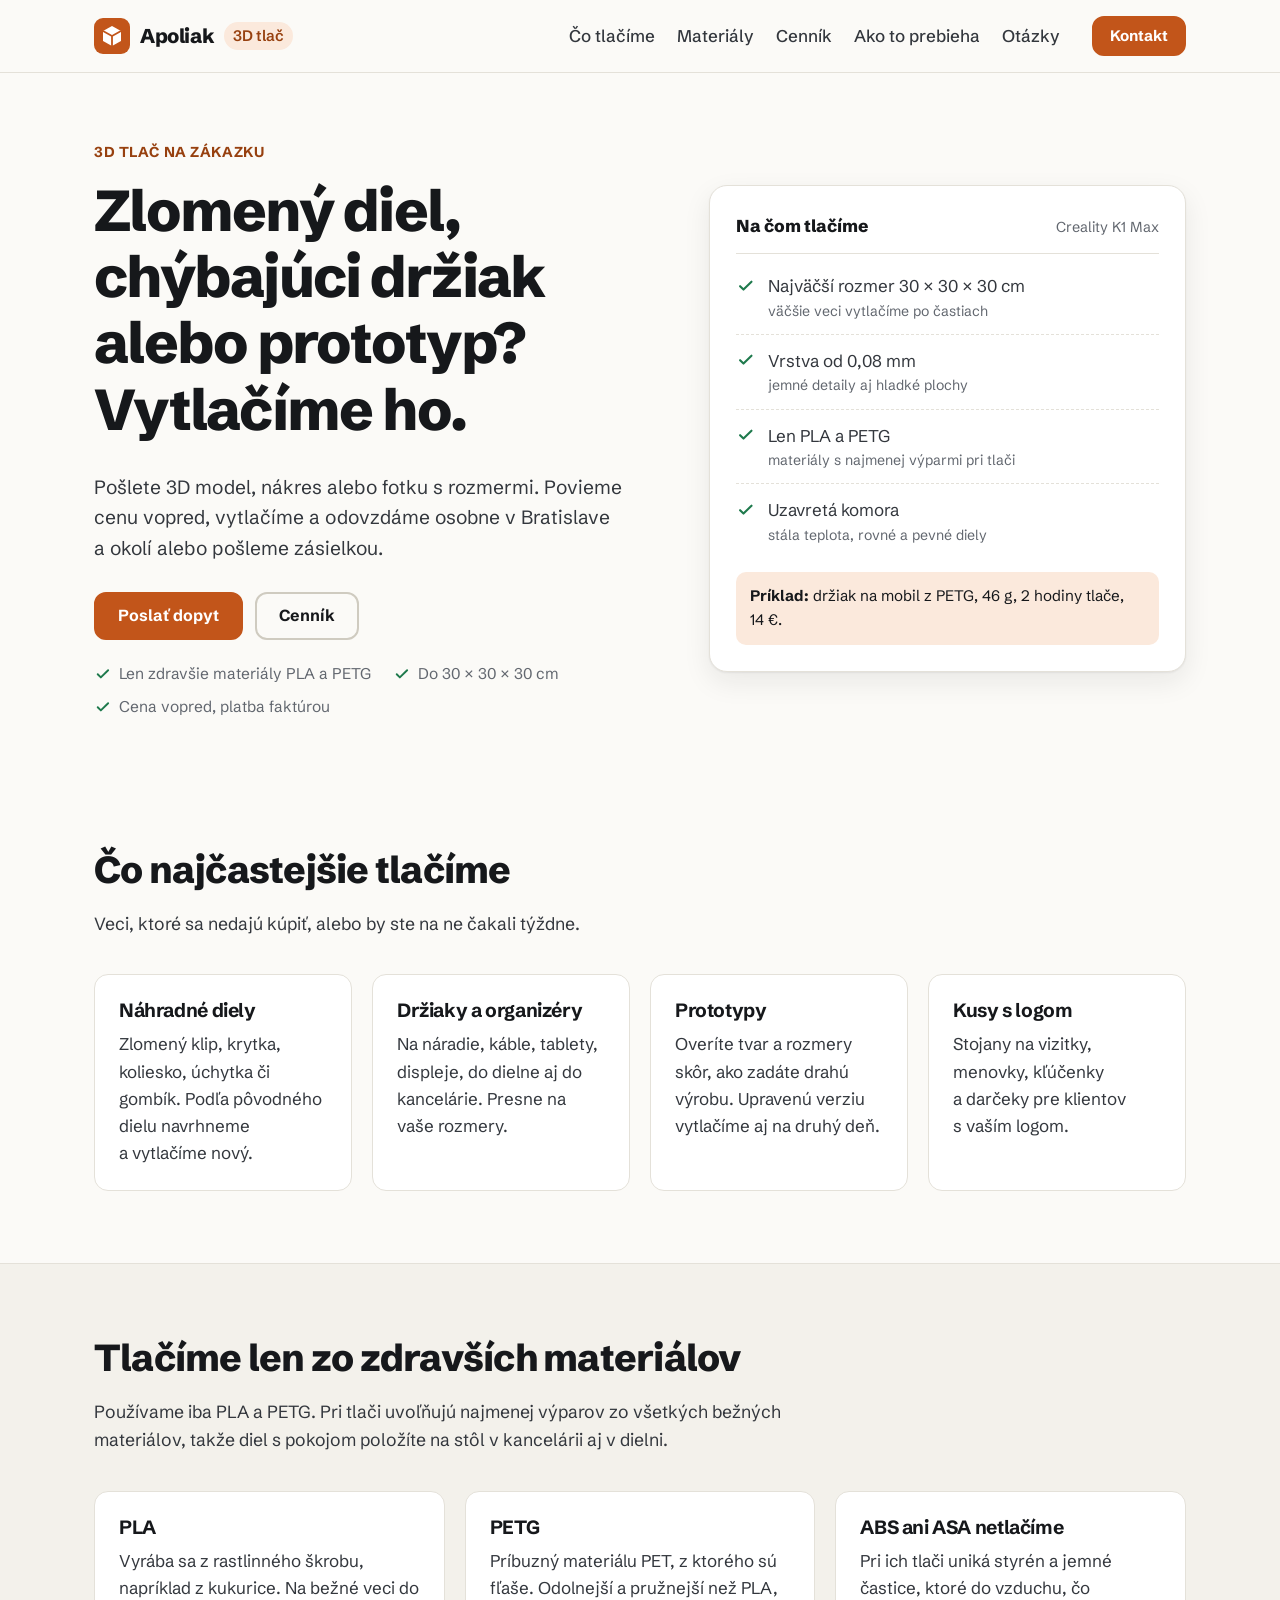
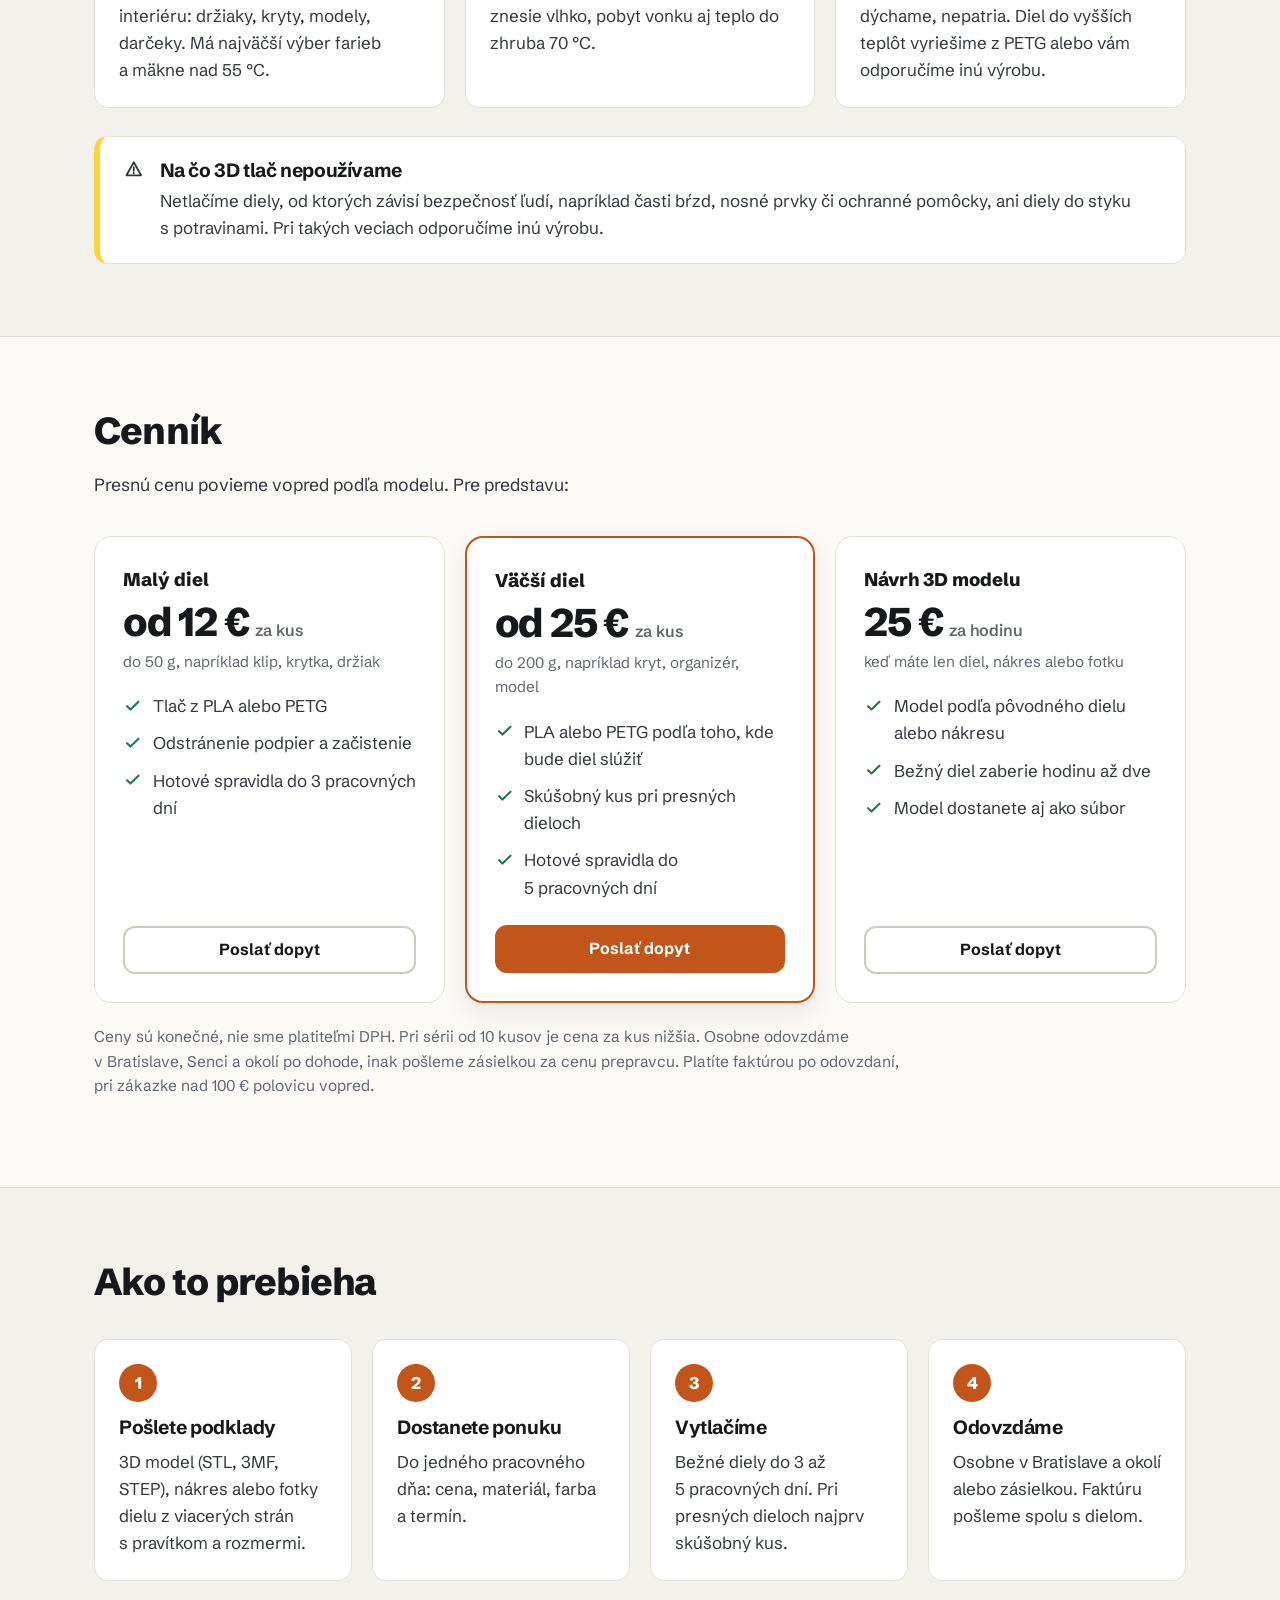
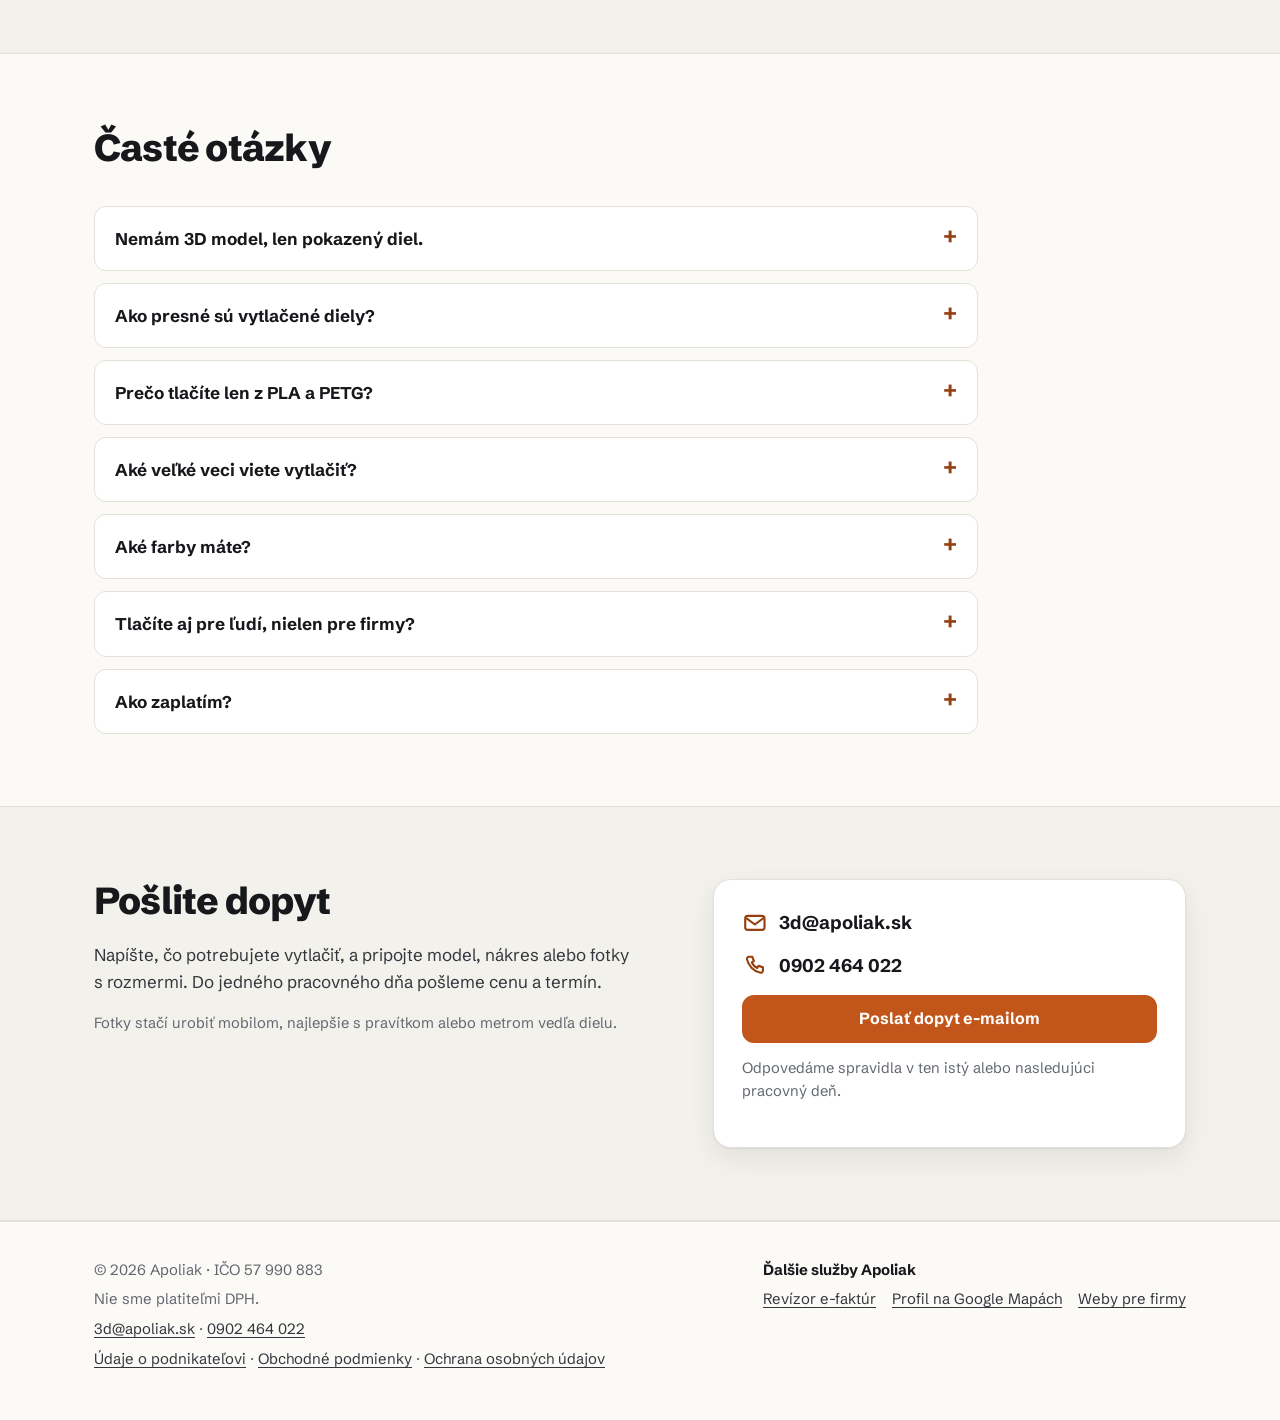
==== commit 2271584b: "Údaje o podnikateľovi podľa zákona, kratšia pätička" ====
--- a/index.html
+++ b/index.html
@@ -112,10 +112,10 @@
   <footer class="site-footer">
     <div class="wrap footer-grid">
       <div>
-        <p>© <span data-year>2026</span> Apoliak</p>
-        <p>Apoliak, podnikajúca fyzická osoba pôsobiaca v&nbsp;Bratislave, IČO 57&nbsp;990&nbsp;883, zapísaná v&nbsp;živnostenskom registri Okresného úradu Senec, č. 140-39176. Nie sme platiteľmi DPH.</p>
+        <p>© <span data-year>2026</span> Apoliak · IČO 57&nbsp;990&nbsp;883</p>
+        <p>Nie sme platiteľmi DPH.</p>
         <p><a href="mailto:3d@apoliak.sk">3d@apoliak.sk</a> · <a href="tel:+421902464022">0902 464 022</a></p>
-        <p><a href="obchodne-podmienky.html">Obchodné podmienky</a> · <a href="ochrana-osobnych-udajov.html">Ochrana osobných údajov</a></p>
+        <p><a href="udaje-o-podnikatelovi.html">Údaje o podnikateľovi</a> · <a href="obchodne-podmienky.html">Obchodné podmienky</a> · <a href="ochrana-osobnych-udajov.html">Ochrana osobných údajov</a></p>
         
       </div>
       <div class="footer-more">
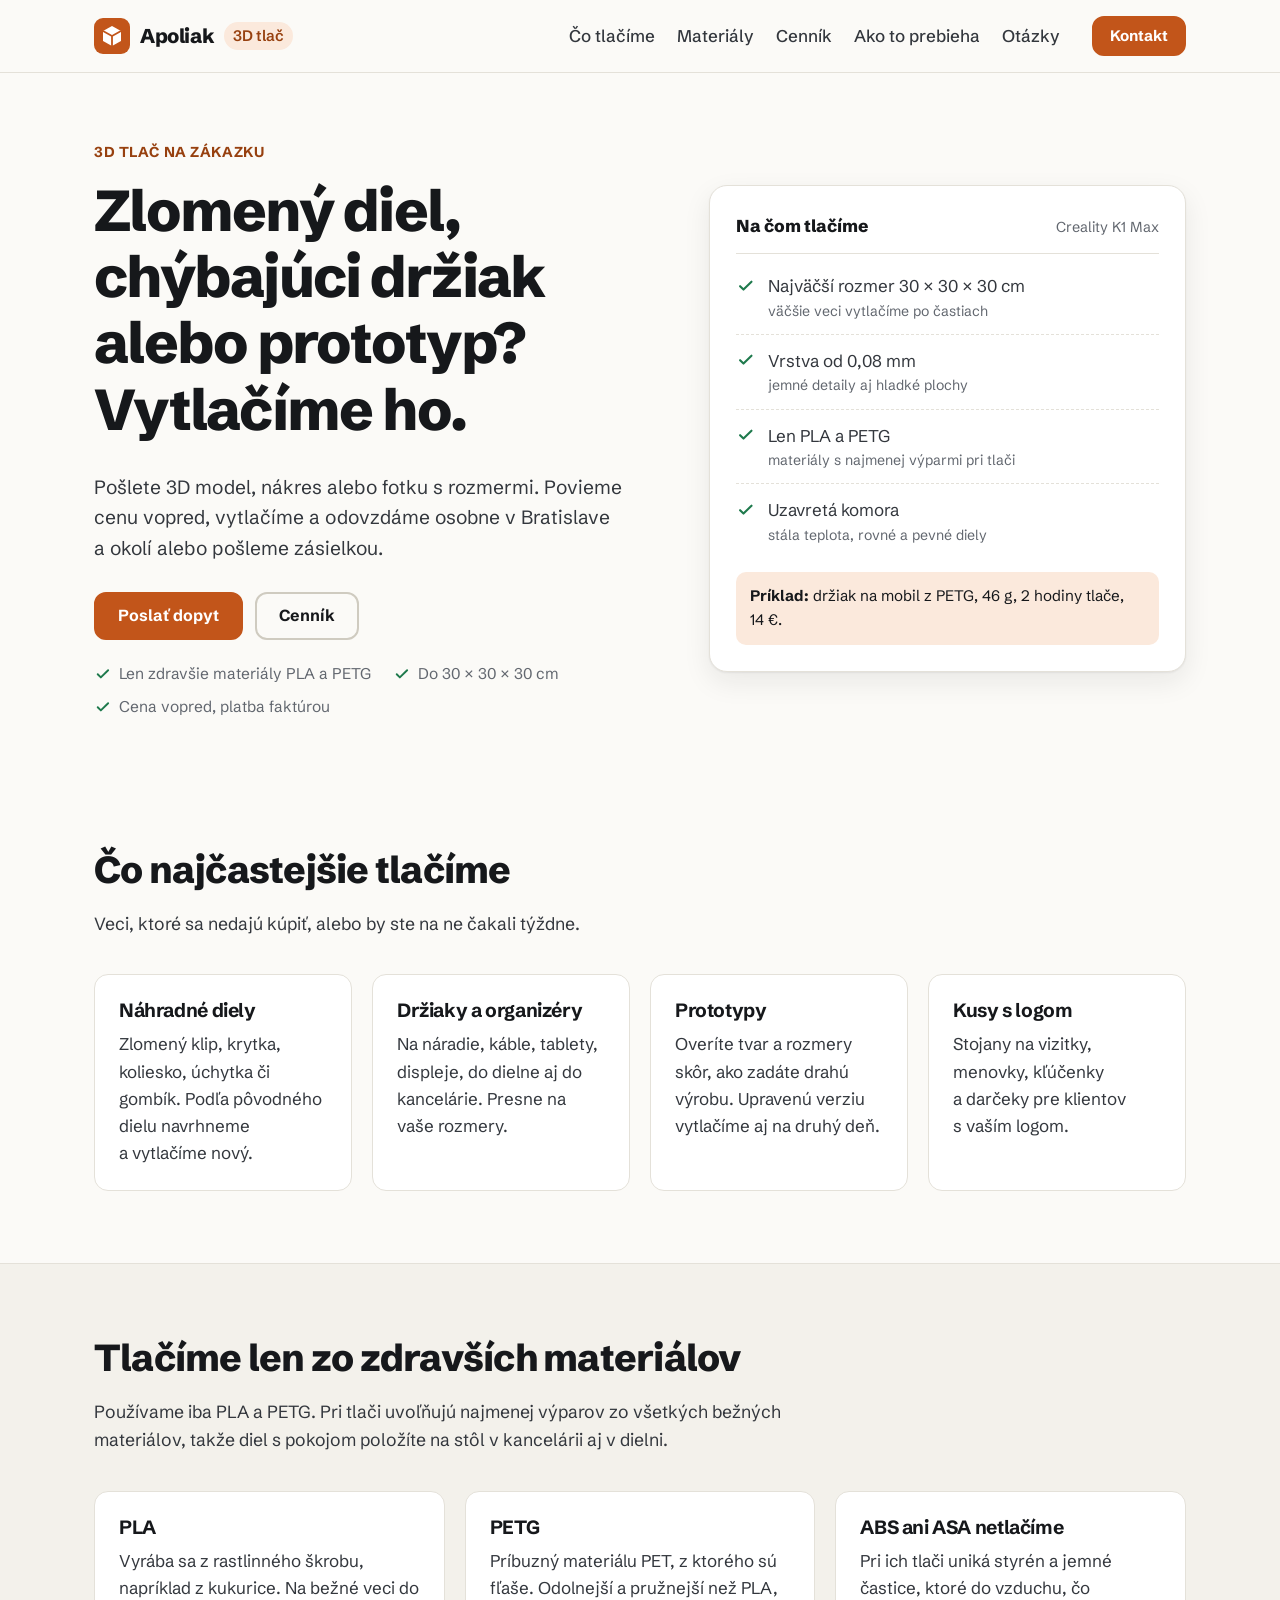
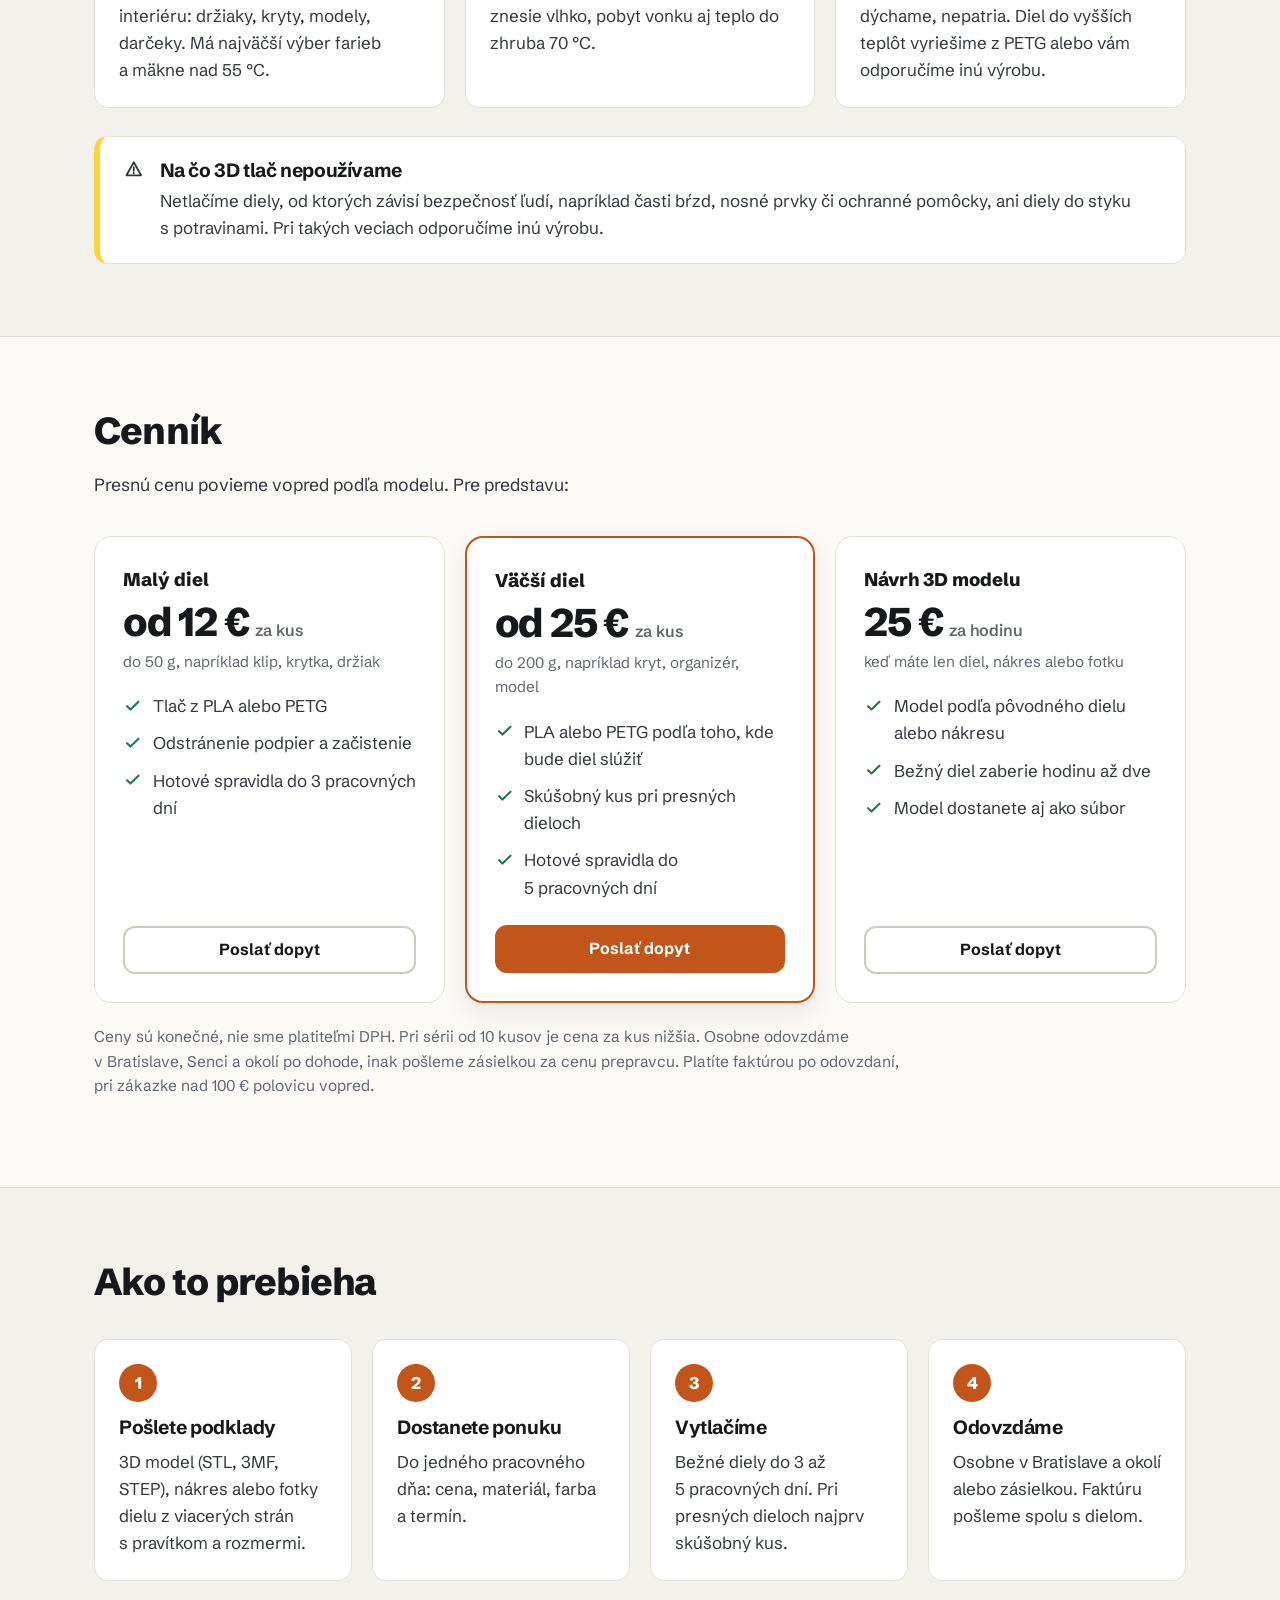
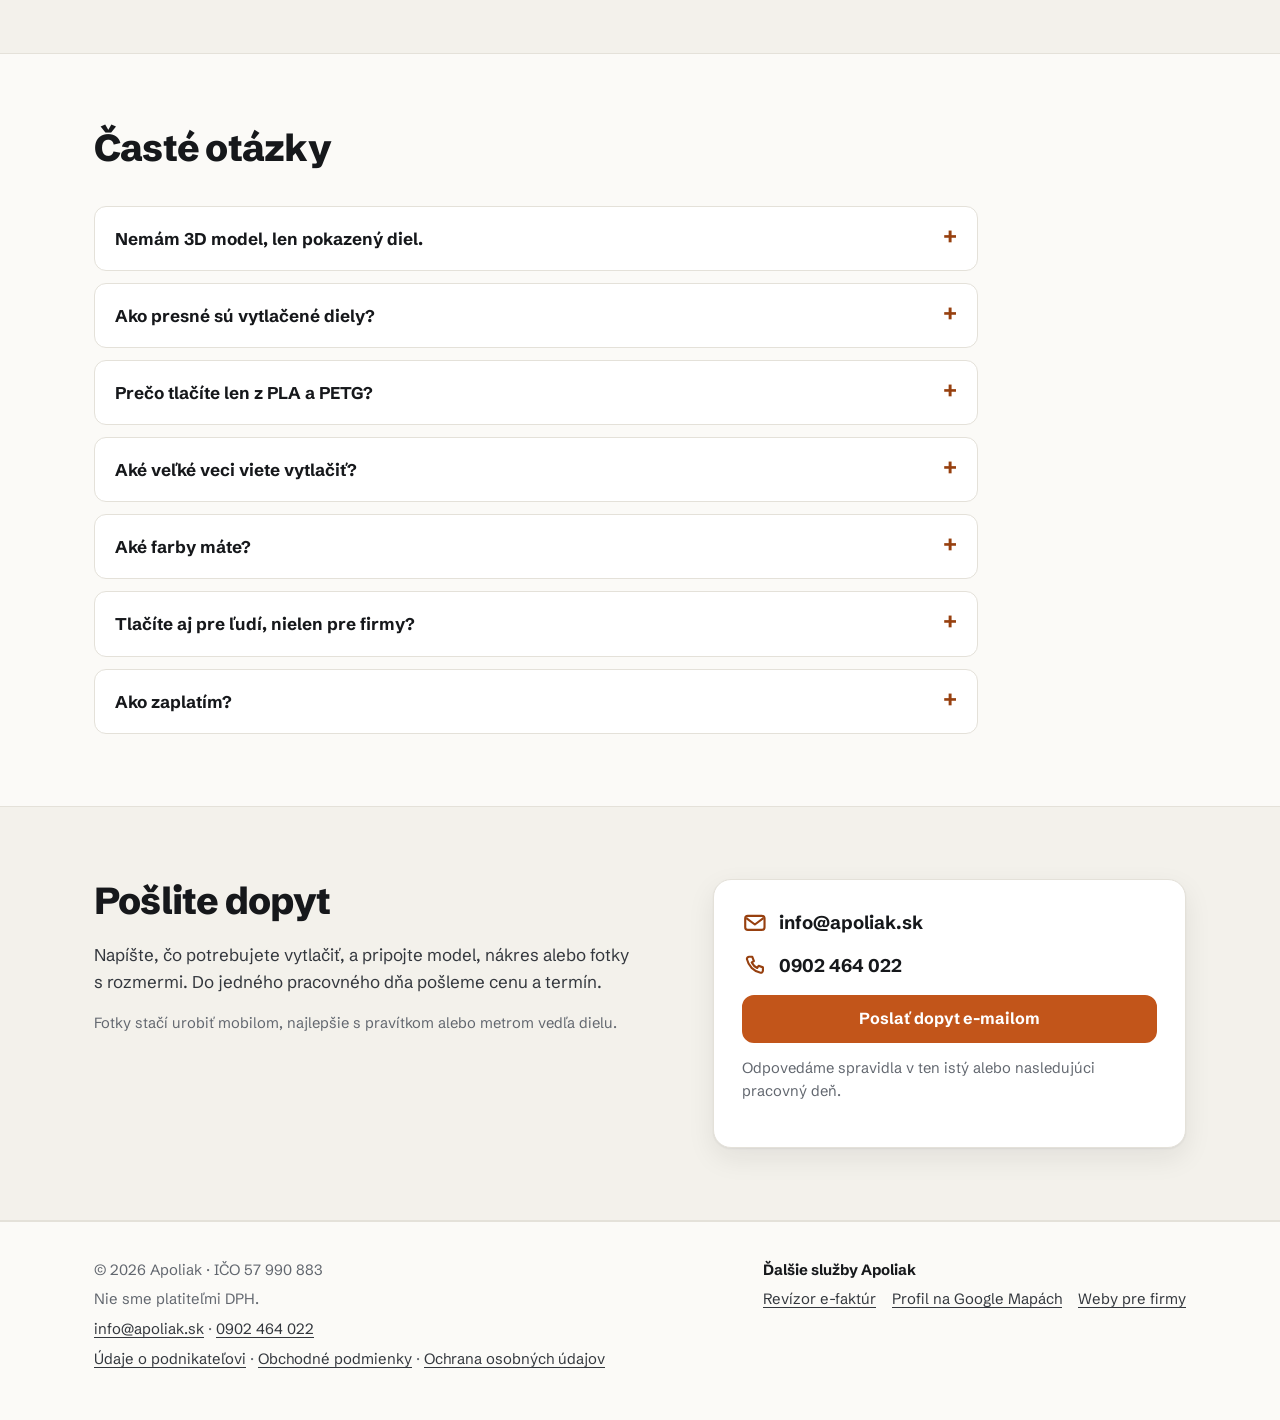
==== commit a680f5f7: "Kontaktný e-mail info@apoliak.sk" ====
--- a/index.html
+++ b/index.html
@@ -31,7 +31,7 @@
   "name": "Apoliak 3D",
   "url": "https://3d.apoliak.sk/",
   "description": "3D tlač na zákazku pre firmy: náhradné diely, držiaky, prototypy a návrh 3D modelov.",
-  "email": "3d@apoliak.sk",
+  "email": "info@apoliak.sk",
   "telephone": "+421902464022",
   "areaServed": "Bratislava a okolie, Slovensko",
   "priceRange": "od 12 €",
@@ -62,7 +62,7 @@
           <span class="eyebrow">3D tlač na zákazku</span>
           <h1>Zlomený diel, chýbajúci držiak alebo prototyp? Vytlačíme ho.</h1>
           <p class="lead">Pošlete 3D model, nákres alebo fotku s&nbsp;rozmermi. Povieme cenu vopred, vytlačíme a&nbsp;odovzdáme osobne v&nbsp;Bratislave a&nbsp;okolí alebo pošleme zásielkou.</p>
-          <div class="cta-row"><a class="btn" href="mailto:3d@apoliak.sk?subject=Dopyt%20na%203D%20tla%C4%8D&amp;body=Dobr%C3%BD%20de%C5%88%2C%0A%0Apotrebujeme%20vytla%C4%8Di%C5%A5%3A%0A%0APo%C4%8Det%20kusov%3A%0AMateri%C3%A1l%20alebo%20pou%C5%BEitie%20%28ak%20viete%29%3A%0ATerm%C3%ADn%3A%0A%0AV%20pr%C3%ADlohe%20posielam%20model%2C%20n%C3%A1kres%20alebo%20fotky%20s%20rozmermi.%0A%0AFirma%3A%0AI%C4%8CO%3A%0ATelef%C3%B3n%3A%0A%0A%C4%8Eakujem">Poslať dopyt</a><a class="btn btn--ghost" href="#cennik">Cenník</a></div>
+          <div class="cta-row"><a class="btn" href="mailto:info@apoliak.sk?subject=Dopyt%20na%203D%20tla%C4%8D&amp;body=Dobr%C3%BD%20de%C5%88%2C%0A%0Apotrebujeme%20vytla%C4%8Di%C5%A5%3A%0A%0APo%C4%8Det%20kusov%3A%0AMateri%C3%A1l%20alebo%20pou%C5%BEitie%20%28ak%20viete%29%3A%0ATerm%C3%ADn%3A%0A%0AV%20pr%C3%ADlohe%20posielam%20model%2C%20n%C3%A1kres%20alebo%20fotky%20s%20rozmermi.%0A%0AFirma%3A%0AI%C4%8CO%3A%0ATelef%C3%B3n%3A%0A%0A%C4%8Eakujem">Poslať dopyt</a><a class="btn btn--ghost" href="#cennik">Cenník</a></div>
           <ul class="facts"><li><svg class="icon" aria-hidden="true"><use href="#i-check"/></svg>Len zdravšie materiály PLA a&nbsp;PETG</li><li><svg class="icon" aria-hidden="true"><use href="#i-check"/></svg>Do 30 × 30 × 30&nbsp;cm</li><li><svg class="icon" aria-hidden="true"><use href="#i-check"/></svg>Cena vopred, platba faktúrou</li></ul>
         </div>
         <div><div class="panel" role="img" aria-label="Parametre 3D tlače">
@@ -84,7 +84,7 @@
       <div class="wrap"><div class="section-head"><h2 id="materialy-nadpis">Tlačíme len zo zdravších materiálov</h2><p>Používame iba PLA a&nbsp;PETG. Pri tlači uvoľňujú najmenej výparov zo všetkých bežných materiálov, takže diel s&nbsp;pokojom položíte na stôl v&nbsp;kancelárii aj v&nbsp;dielni.</p></div><div class="cards"><article class="card"><h3>PLA</h3><p>Vyrába sa z&nbsp;rastlinného škrobu, napríklad z&nbsp;kukurice. Na bežné veci do interiéru: držiaky, kryty, modely, darčeky. Má najväčší výber farieb a&nbsp;mäkne nad 55&nbsp;°C.</p></article><article class="card"><h3>PETG</h3><p>Príbuzný materiálu PET, z&nbsp;ktorého sú fľaše. Odolnejší a&nbsp;pružnejší než PLA, znesie vlhko, pobyt vonku aj teplo do zhruba 70&nbsp;°C.</p></article><article class="card"><h3>ABS ani ASA netlačíme</h3><p>Pri ich tlači uniká styrén a&nbsp;jemné častice, ktoré do vzduchu, čo dýchame, nepatria. Diel do vyšších teplôt vyriešime z&nbsp;PETG alebo vám odporučíme inú výrobu.</p></article></div><div class="callout"><svg class="icon" aria-hidden="true"><use href="#i-warn"/></svg><div><h3>Na čo 3D tlač nepoužívame</h3><p>Netlačíme diely, od ktorých závisí bezpečnosť ľudí, napríklad časti bŕzd, nosné prvky či ochranné pomôcky, ani diely do styku s&nbsp;potravinami. Pri takých veciach odporučíme inú výrobu.</p></div></div></div>
     </section>
     <section class="section" id="cennik" aria-labelledby="cennik-nadpis">
-      <div class="wrap"><div class="section-head"><h2 id="cennik-nadpis">Cenník</h2><p>Presnú cenu povieme vopred podľa modelu. Pre predstavu:</p></div><div class="prices"><article class="price"><div class="price-name">Malý diel</div><div class="price-amount">od 12&nbsp;€ <span class="price-unit">za kus</span></div><p class="price-note">do 50&nbsp;g, napríklad klip, krytka, držiak</p><ul class="checks"><li><svg class="icon" aria-hidden="true"><use href="#i-check"/></svg><span>Tlač z&nbsp;PLA alebo PETG</span></li><li><svg class="icon" aria-hidden="true"><use href="#i-check"/></svg><span>Odstránenie podpier a&nbsp;začistenie</span></li><li><svg class="icon" aria-hidden="true"><use href="#i-check"/></svg><span>Hotové spravidla do 3&nbsp;pracovných dní</span></li></ul><a class="btn btn--ghost" href="mailto:3d@apoliak.sk?subject=Dopyt%20na%203D%20tla%C4%8D&amp;body=Dobr%C3%BD%20de%C5%88%2C%0A%0Apotrebujeme%20vytla%C4%8Di%C5%A5%3A%0A%0APo%C4%8Det%20kusov%3A%0AMateri%C3%A1l%20alebo%20pou%C5%BEitie%20%28ak%20viete%29%3A%0ATerm%C3%ADn%3A%0A%0AV%20pr%C3%ADlohe%20posielam%20model%2C%20n%C3%A1kres%20alebo%20fotky%20s%20rozmermi.%0A%0AFirma%3A%0AI%C4%8CO%3A%0ATelef%C3%B3n%3A%0A%0A%C4%8Eakujem">Poslať dopyt</a></article><article class="price price--main"><div class="price-name">Väčší diel</div><div class="price-amount">od 25&nbsp;€ <span class="price-unit">za kus</span></div><p class="price-note">do 200&nbsp;g, napríklad kryt, organizér, model</p><ul class="checks"><li><svg class="icon" aria-hidden="true"><use href="#i-check"/></svg><span>PLA alebo PETG podľa toho, kde bude diel slúžiť</span></li><li><svg class="icon" aria-hidden="true"><use href="#i-check"/></svg><span>Skúšobný kus pri presných dieloch</span></li><li><svg class="icon" aria-hidden="true"><use href="#i-check"/></svg><span>Hotové spravidla do 5&nbsp;pracovných dní</span></li></ul><a class="btn" href="mailto:3d@apoliak.sk?subject=Dopyt%20na%203D%20tla%C4%8D&amp;body=Dobr%C3%BD%20de%C5%88%2C%0A%0Apotrebujeme%20vytla%C4%8Di%C5%A5%3A%0A%0APo%C4%8Det%20kusov%3A%0AMateri%C3%A1l%20alebo%20pou%C5%BEitie%20%28ak%20viete%29%3A%0ATerm%C3%ADn%3A%0A%0AV%20pr%C3%ADlohe%20posielam%20model%2C%20n%C3%A1kres%20alebo%20fotky%20s%20rozmermi.%0A%0AFirma%3A%0AI%C4%8CO%3A%0ATelef%C3%B3n%3A%0A%0A%C4%8Eakujem">Poslať dopyt</a></article><article class="price"><div class="price-name">Návrh 3D modelu</div><div class="price-amount">25&nbsp;€ <span class="price-unit">za hodinu</span></div><p class="price-note">keď máte len diel, nákres alebo fotku</p><ul class="checks"><li><svg class="icon" aria-hidden="true"><use href="#i-check"/></svg><span>Model podľa pôvodného dielu alebo nákresu</span></li><li><svg class="icon" aria-hidden="true"><use href="#i-check"/></svg><span>Bežný diel zaberie hodinu až dve</span></li><li><svg class="icon" aria-hidden="true"><use href="#i-check"/></svg><span>Model dostanete aj ako súbor</span></li></ul><a class="btn btn--ghost" href="mailto:3d@apoliak.sk?subject=Dopyt%20na%203D%20tla%C4%8D&amp;body=Dobr%C3%BD%20de%C5%88%2C%0A%0Apotrebujeme%20vytla%C4%8Di%C5%A5%3A%0A%0APo%C4%8Det%20kusov%3A%0AMateri%C3%A1l%20alebo%20pou%C5%BEitie%20%28ak%20viete%29%3A%0ATerm%C3%ADn%3A%0A%0AV%20pr%C3%ADlohe%20posielam%20model%2C%20n%C3%A1kres%20alebo%20fotky%20s%20rozmermi.%0A%0AFirma%3A%0AI%C4%8CO%3A%0ATelef%C3%B3n%3A%0A%0A%C4%8Eakujem">Poslať dopyt</a></article></div><p class="prices-after">Ceny sú konečné, nie sme platiteľmi DPH. Pri sérii od 10 kusov je cena za kus nižšia. Osobne odovzdáme v&nbsp;Bratislave, Senci a&nbsp;okolí po dohode, inak pošleme zásielkou za cenu prepravcu. Platíte faktúrou po odovzdaní, pri zákazke nad 100&nbsp;€ polovicu vopred.</p></div>
+      <div class="wrap"><div class="section-head"><h2 id="cennik-nadpis">Cenník</h2><p>Presnú cenu povieme vopred podľa modelu. Pre predstavu:</p></div><div class="prices"><article class="price"><div class="price-name">Malý diel</div><div class="price-amount">od 12&nbsp;€ <span class="price-unit">za kus</span></div><p class="price-note">do 50&nbsp;g, napríklad klip, krytka, držiak</p><ul class="checks"><li><svg class="icon" aria-hidden="true"><use href="#i-check"/></svg><span>Tlač z&nbsp;PLA alebo PETG</span></li><li><svg class="icon" aria-hidden="true"><use href="#i-check"/></svg><span>Odstránenie podpier a&nbsp;začistenie</span></li><li><svg class="icon" aria-hidden="true"><use href="#i-check"/></svg><span>Hotové spravidla do 3&nbsp;pracovných dní</span></li></ul><a class="btn btn--ghost" href="mailto:info@apoliak.sk?subject=Dopyt%20na%203D%20tla%C4%8D&amp;body=Dobr%C3%BD%20de%C5%88%2C%0A%0Apotrebujeme%20vytla%C4%8Di%C5%A5%3A%0A%0APo%C4%8Det%20kusov%3A%0AMateri%C3%A1l%20alebo%20pou%C5%BEitie%20%28ak%20viete%29%3A%0ATerm%C3%ADn%3A%0A%0AV%20pr%C3%ADlohe%20posielam%20model%2C%20n%C3%A1kres%20alebo%20fotky%20s%20rozmermi.%0A%0AFirma%3A%0AI%C4%8CO%3A%0ATelef%C3%B3n%3A%0A%0A%C4%8Eakujem">Poslať dopyt</a></article><article class="price price--main"><div class="price-name">Väčší diel</div><div class="price-amount">od 25&nbsp;€ <span class="price-unit">za kus</span></div><p class="price-note">do 200&nbsp;g, napríklad kryt, organizér, model</p><ul class="checks"><li><svg class="icon" aria-hidden="true"><use href="#i-check"/></svg><span>PLA alebo PETG podľa toho, kde bude diel slúžiť</span></li><li><svg class="icon" aria-hidden="true"><use href="#i-check"/></svg><span>Skúšobný kus pri presných dieloch</span></li><li><svg class="icon" aria-hidden="true"><use href="#i-check"/></svg><span>Hotové spravidla do 5&nbsp;pracovných dní</span></li></ul><a class="btn" href="mailto:info@apoliak.sk?subject=Dopyt%20na%203D%20tla%C4%8D&amp;body=Dobr%C3%BD%20de%C5%88%2C%0A%0Apotrebujeme%20vytla%C4%8Di%C5%A5%3A%0A%0APo%C4%8Det%20kusov%3A%0AMateri%C3%A1l%20alebo%20pou%C5%BEitie%20%28ak%20viete%29%3A%0ATerm%C3%ADn%3A%0A%0AV%20pr%C3%ADlohe%20posielam%20model%2C%20n%C3%A1kres%20alebo%20fotky%20s%20rozmermi.%0A%0AFirma%3A%0AI%C4%8CO%3A%0ATelef%C3%B3n%3A%0A%0A%C4%8Eakujem">Poslať dopyt</a></article><article class="price"><div class="price-name">Návrh 3D modelu</div><div class="price-amount">25&nbsp;€ <span class="price-unit">za hodinu</span></div><p class="price-note">keď máte len diel, nákres alebo fotku</p><ul class="checks"><li><svg class="icon" aria-hidden="true"><use href="#i-check"/></svg><span>Model podľa pôvodného dielu alebo nákresu</span></li><li><svg class="icon" aria-hidden="true"><use href="#i-check"/></svg><span>Bežný diel zaberie hodinu až dve</span></li><li><svg class="icon" aria-hidden="true"><use href="#i-check"/></svg><span>Model dostanete aj ako súbor</span></li></ul><a class="btn btn--ghost" href="mailto:info@apoliak.sk?subject=Dopyt%20na%203D%20tla%C4%8D&amp;body=Dobr%C3%BD%20de%C5%88%2C%0A%0Apotrebujeme%20vytla%C4%8Di%C5%A5%3A%0A%0APo%C4%8Det%20kusov%3A%0AMateri%C3%A1l%20alebo%20pou%C5%BEitie%20%28ak%20viete%29%3A%0ATerm%C3%ADn%3A%0A%0AV%20pr%C3%ADlohe%20posielam%20model%2C%20n%C3%A1kres%20alebo%20fotky%20s%20rozmermi.%0A%0AFirma%3A%0AI%C4%8CO%3A%0ATelef%C3%B3n%3A%0A%0A%C4%8Eakujem">Poslať dopyt</a></article></div><p class="prices-after">Ceny sú konečné, nie sme platiteľmi DPH. Pri sérii od 10 kusov je cena za kus nižšia. Osobne odovzdáme v&nbsp;Bratislave, Senci a&nbsp;okolí po dohode, inak pošleme zásielkou za cenu prepravcu. Platíte faktúrou po odovzdaní, pri zákazke nad 100&nbsp;€ polovicu vopred.</p></div>
     </section>
     <section class="section section--alt" id="postup" aria-labelledby="postup-nadpis">
       <div class="wrap"><div class="section-head"><h2 id="postup-nadpis">Ako to prebieha</h2></div><ol class="steps"><li><h3>Pošlete podklady</h3><p>3D model (STL, 3MF, STEP), nákres alebo fotky dielu z&nbsp;viacerých strán s&nbsp;pravítkom a&nbsp;rozmermi.</p></li><li><h3>Dostanete ponuku</h3><p>Do jedného pracovného dňa: cena, materiál, farba a&nbsp;termín.</p></li><li><h3>Vytlačíme</h3><p>Bežné diely do 3 až 5&nbsp;pracovných dní. Pri presných dieloch najprv skúšobný kus.</p></li><li><h3>Odovzdáme</h3><p>Osobne v&nbsp;Bratislave a&nbsp;okolí alebo zásielkou. Faktúru pošleme spolu s&nbsp;dielom.</p></li></ol></div>
@@ -100,9 +100,9 @@
           <p class="small">Fotky stačí urobiť mobilom, najlepšie s&nbsp;pravítkom alebo metrom vedľa dielu.</p>
         </div>
         <div class="contact-box">
-          <a class="contact-line" href="mailto:3d@apoliak.sk"><svg class="icon" aria-hidden="true"><use href="#i-mail"/></svg>3d@apoliak.sk</a>
+          <a class="contact-line" href="mailto:info@apoliak.sk"><svg class="icon" aria-hidden="true"><use href="#i-mail"/></svg>info@apoliak.sk</a>
           <a class="contact-line" href="tel:+421902464022"><svg class="icon" aria-hidden="true"><use href="#i-phone"/></svg>0902 464 022</a>
-          <a class="btn" href="mailto:3d@apoliak.sk?subject=Dopyt%20na%203D%20tla%C4%8D&amp;body=Dobr%C3%BD%20de%C5%88%2C%0A%0Apotrebujeme%20vytla%C4%8Di%C5%A5%3A%0A%0APo%C4%8Det%20kusov%3A%0AMateri%C3%A1l%20alebo%20pou%C5%BEitie%20%28ak%20viete%29%3A%0ATerm%C3%ADn%3A%0A%0AV%20pr%C3%ADlohe%20posielam%20model%2C%20n%C3%A1kres%20alebo%20fotky%20s%20rozmermi.%0A%0AFirma%3A%0AI%C4%8CO%3A%0ATelef%C3%B3n%3A%0A%0A%C4%8Eakujem">Poslať dopyt e-mailom</a>
+          <a class="btn" href="mailto:info@apoliak.sk?subject=Dopyt%20na%203D%20tla%C4%8D&amp;body=Dobr%C3%BD%20de%C5%88%2C%0A%0Apotrebujeme%20vytla%C4%8Di%C5%A5%3A%0A%0APo%C4%8Det%20kusov%3A%0AMateri%C3%A1l%20alebo%20pou%C5%BEitie%20%28ak%20viete%29%3A%0ATerm%C3%ADn%3A%0A%0AV%20pr%C3%ADlohe%20posielam%20model%2C%20n%C3%A1kres%20alebo%20fotky%20s%20rozmermi.%0A%0AFirma%3A%0AI%C4%8CO%3A%0ATelef%C3%B3n%3A%0A%0A%C4%8Eakujem">Poslať dopyt e-mailom</a>
           <p class="small">Odpovedáme spravidla v&nbsp;ten istý alebo nasledujúci pracovný deň.</p>
         </div>
       </div>
@@ -114,7 +114,7 @@
       <div>
         <p>© <span data-year>2026</span> Apoliak · IČO 57&nbsp;990&nbsp;883</p>
         <p>Nie sme platiteľmi DPH.</p>
-        <p><a href="mailto:3d@apoliak.sk">3d@apoliak.sk</a> · <a href="tel:+421902464022">0902 464 022</a></p>
+        <p><a href="mailto:info@apoliak.sk">info@apoliak.sk</a> · <a href="tel:+421902464022">0902 464 022</a></p>
         <p><a href="udaje-o-podnikatelovi.html">Údaje o podnikateľovi</a> · <a href="obchodne-podmienky.html">Obchodné podmienky</a> · <a href="ochrana-osobnych-udajov.html">Ochrana osobných údajov</a></p>
         
       </div>
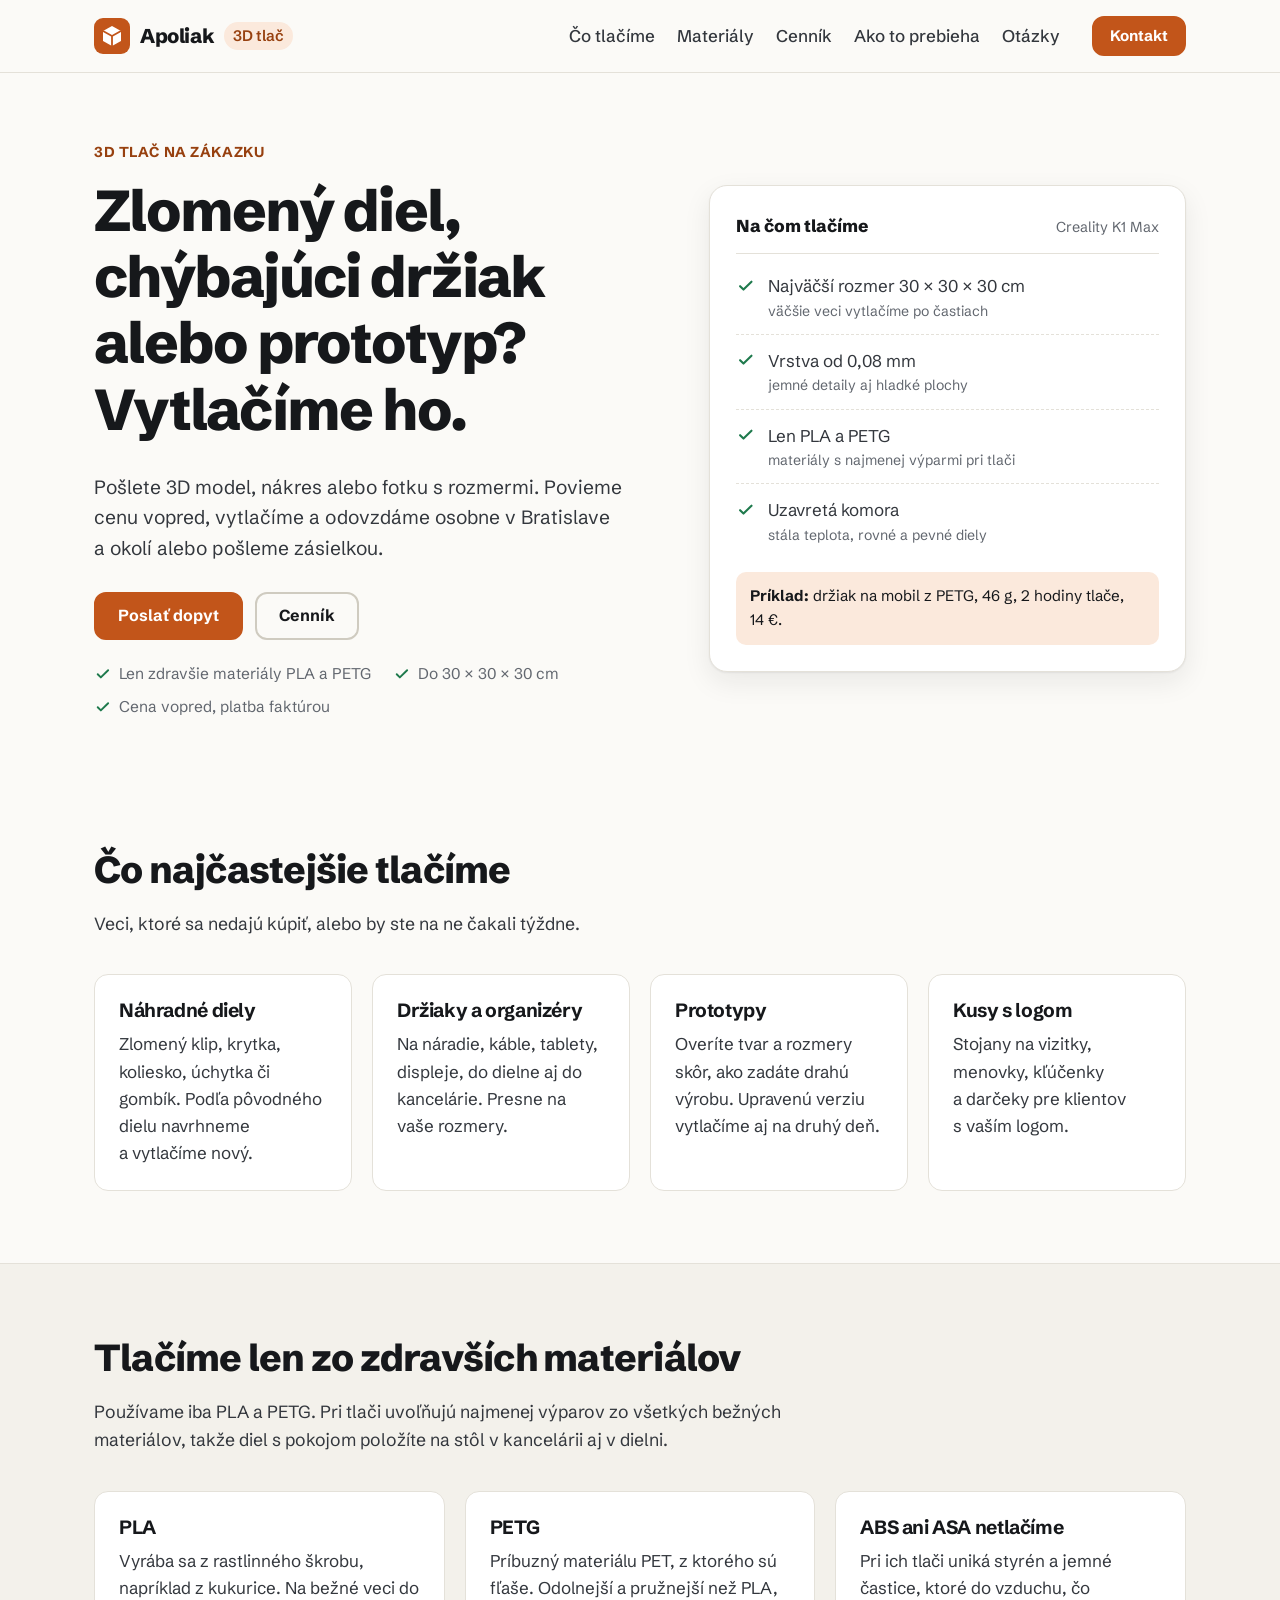
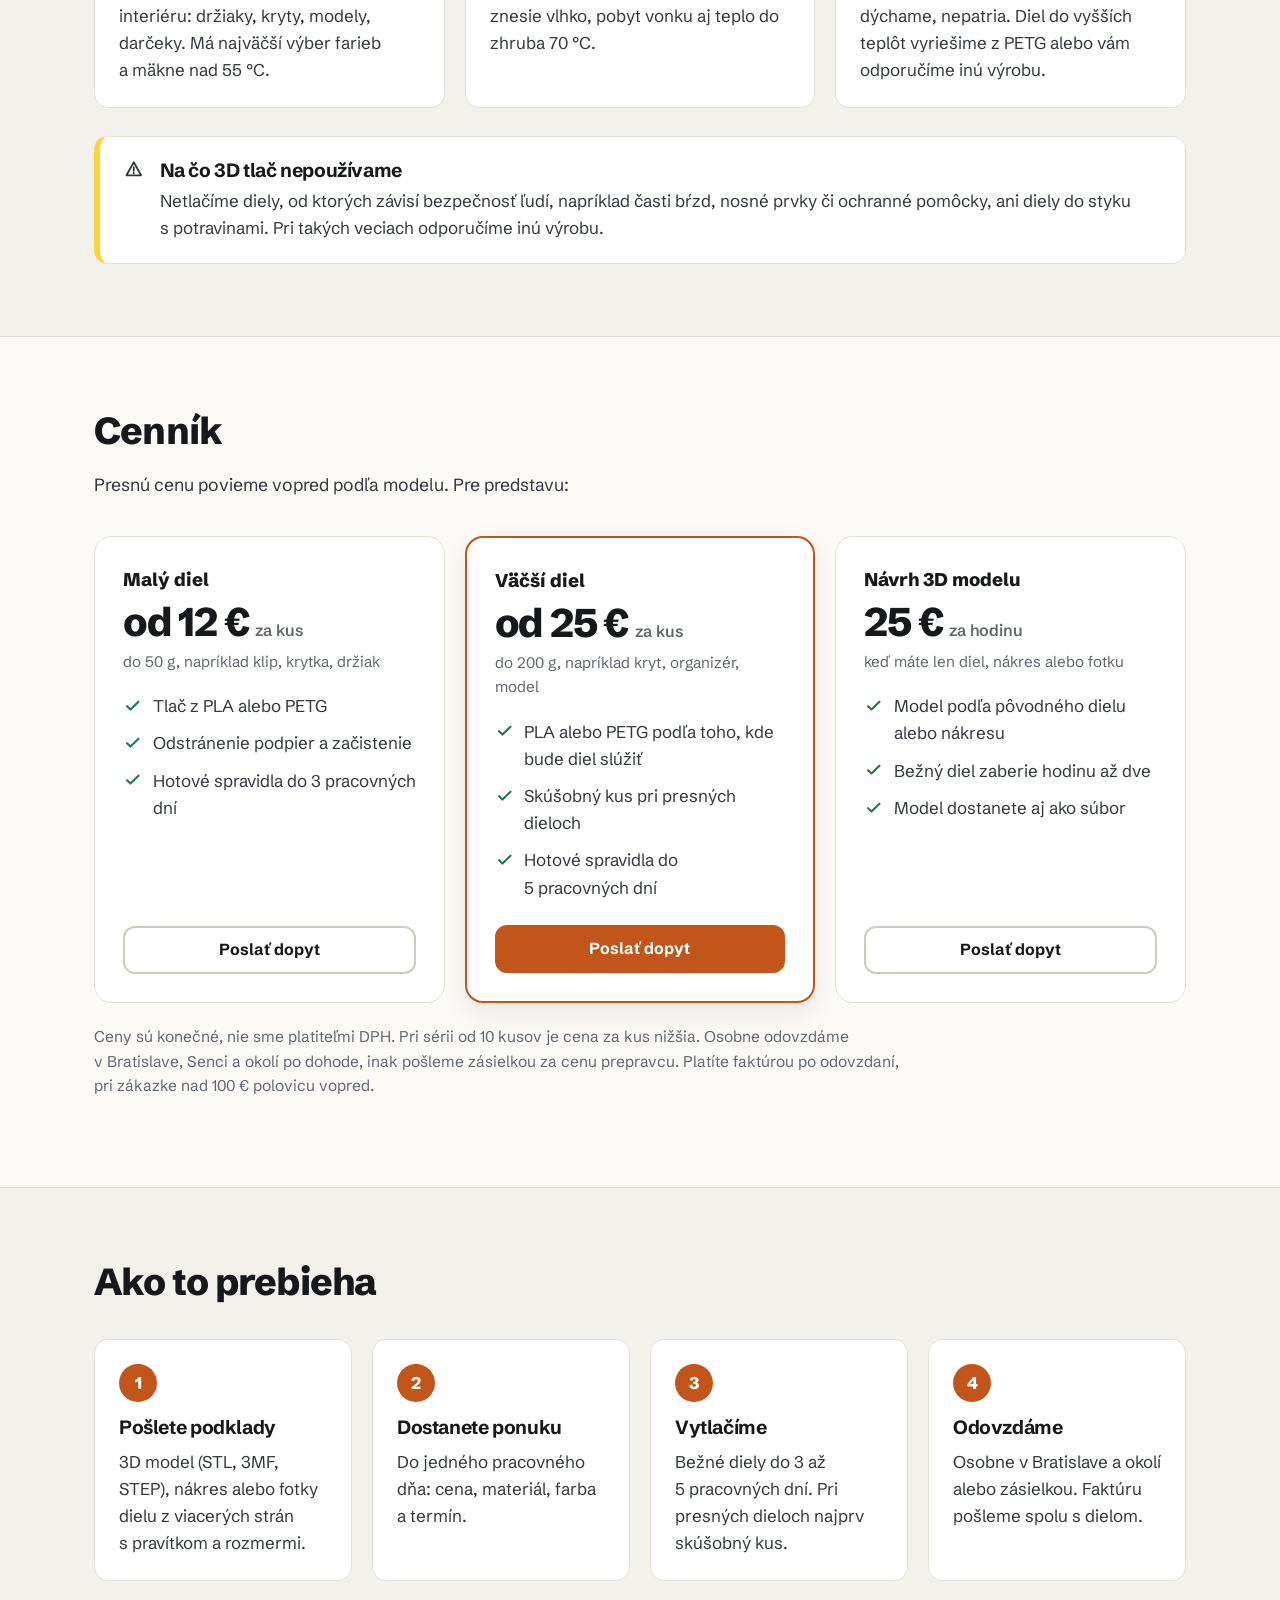
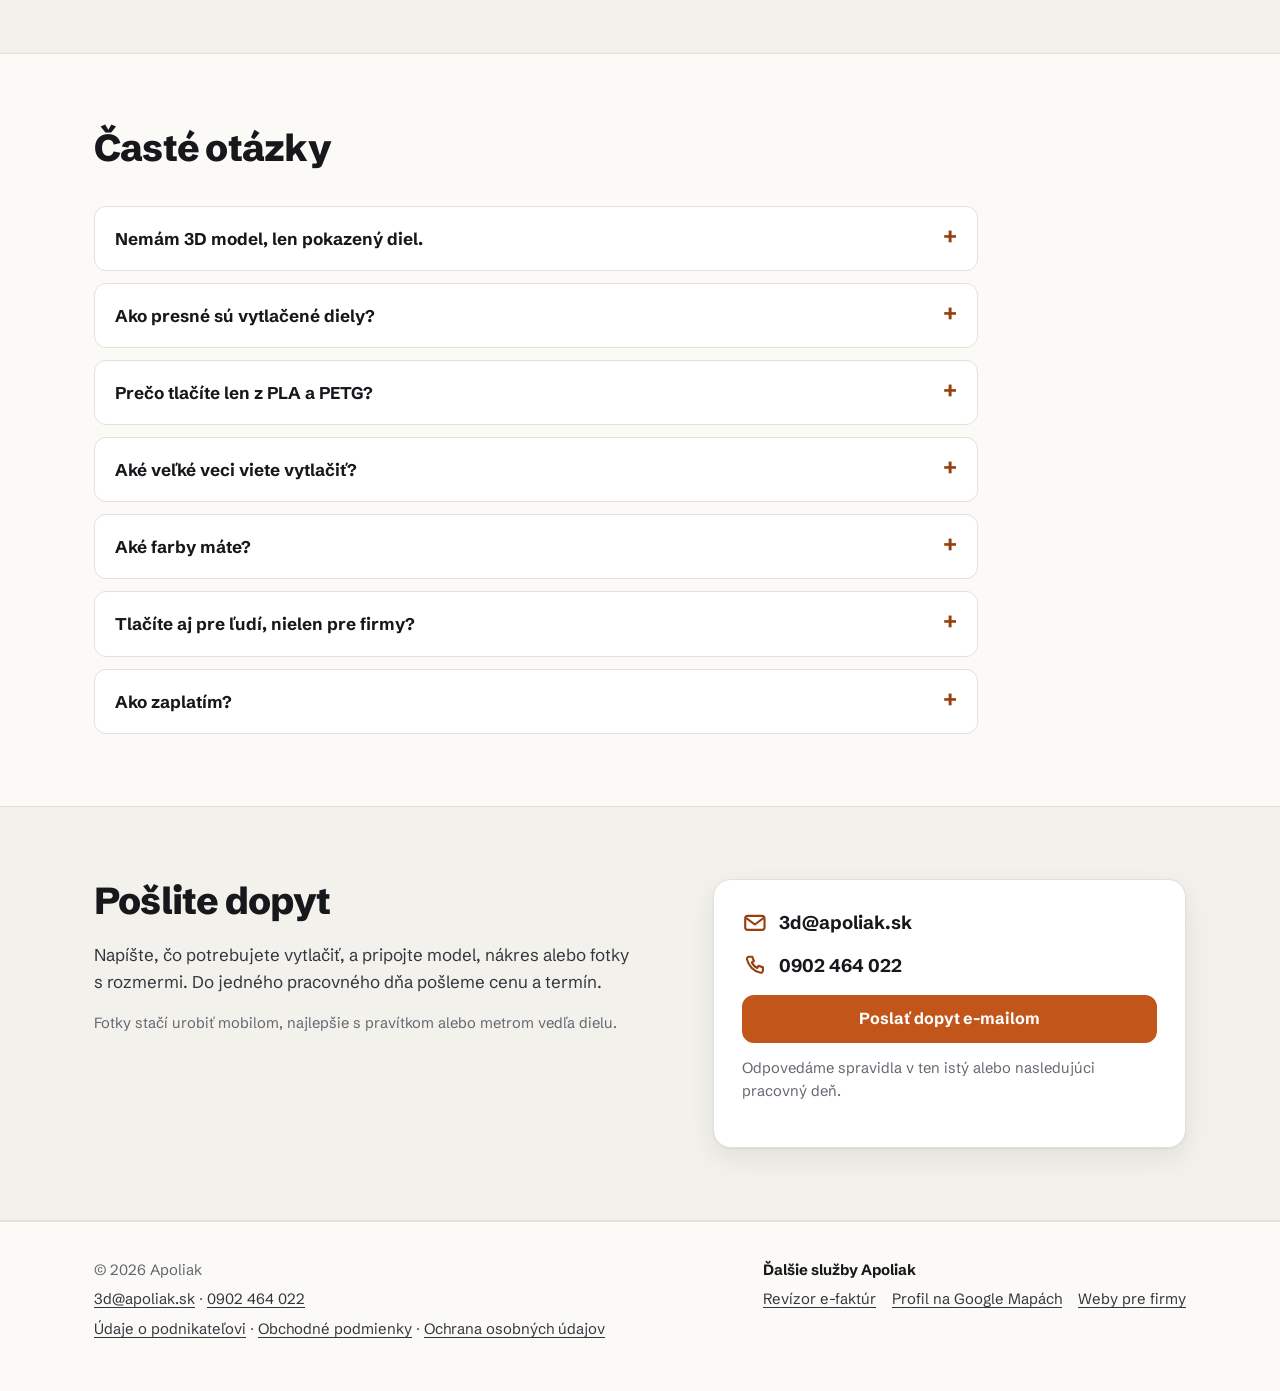
==== commit 5d8d0f4e: "Zákonné minimum: meno, adresa a IČO len na stránke Údaje o podnikateľovi, všade inde Apoliak; kontak" ====
--- a/index.html
+++ b/index.html
@@ -31,7 +31,7 @@
   "name": "Apoliak 3D",
   "url": "https://3d.apoliak.sk/",
   "description": "3D tlač na zákazku pre firmy: náhradné diely, držiaky, prototypy a návrh 3D modelov.",
-  "email": "info@apoliak.sk",
+  "email": "3d@apoliak.sk",
   "telephone": "+421902464022",
   "areaServed": "Bratislava a okolie, Slovensko",
   "priceRange": "od 12 €",
@@ -62,7 +62,7 @@
           <span class="eyebrow">3D tlač na zákazku</span>
           <h1>Zlomený diel, chýbajúci držiak alebo prototyp? Vytlačíme ho.</h1>
           <p class="lead">Pošlete 3D model, nákres alebo fotku s&nbsp;rozmermi. Povieme cenu vopred, vytlačíme a&nbsp;odovzdáme osobne v&nbsp;Bratislave a&nbsp;okolí alebo pošleme zásielkou.</p>
-          <div class="cta-row"><a class="btn" href="mailto:info@apoliak.sk?subject=Dopyt%20na%203D%20tla%C4%8D&amp;body=Dobr%C3%BD%20de%C5%88%2C%0A%0Apotrebujeme%20vytla%C4%8Di%C5%A5%3A%0A%0APo%C4%8Det%20kusov%3A%0AMateri%C3%A1l%20alebo%20pou%C5%BEitie%20%28ak%20viete%29%3A%0ATerm%C3%ADn%3A%0A%0AV%20pr%C3%ADlohe%20posielam%20model%2C%20n%C3%A1kres%20alebo%20fotky%20s%20rozmermi.%0A%0AFirma%3A%0AI%C4%8CO%3A%0ATelef%C3%B3n%3A%0A%0A%C4%8Eakujem">Poslať dopyt</a><a class="btn btn--ghost" href="#cennik">Cenník</a></div>
+          <div class="cta-row"><a class="btn" href="mailto:3d@apoliak.sk?subject=Dopyt%20na%203D%20tla%C4%8D&amp;body=Dobr%C3%BD%20de%C5%88%2C%0A%0Apotrebujeme%20vytla%C4%8Di%C5%A5%3A%0A%0APo%C4%8Det%20kusov%3A%0AMateri%C3%A1l%20alebo%20pou%C5%BEitie%20%28ak%20viete%29%3A%0ATerm%C3%ADn%3A%0A%0AV%20pr%C3%ADlohe%20posielam%20model%2C%20n%C3%A1kres%20alebo%20fotky%20s%20rozmermi.%0A%0AFirma%3A%0AI%C4%8CO%3A%0ATelef%C3%B3n%3A%0A%0A%C4%8Eakujem">Poslať dopyt</a><a class="btn btn--ghost" href="#cennik">Cenník</a></div>
           <ul class="facts"><li><svg class="icon" aria-hidden="true"><use href="#i-check"/></svg>Len zdravšie materiály PLA a&nbsp;PETG</li><li><svg class="icon" aria-hidden="true"><use href="#i-check"/></svg>Do 30 × 30 × 30&nbsp;cm</li><li><svg class="icon" aria-hidden="true"><use href="#i-check"/></svg>Cena vopred, platba faktúrou</li></ul>
         </div>
         <div><div class="panel" role="img" aria-label="Parametre 3D tlače">
@@ -84,7 +84,7 @@
       <div class="wrap"><div class="section-head"><h2 id="materialy-nadpis">Tlačíme len zo zdravších materiálov</h2><p>Používame iba PLA a&nbsp;PETG. Pri tlači uvoľňujú najmenej výparov zo všetkých bežných materiálov, takže diel s&nbsp;pokojom položíte na stôl v&nbsp;kancelárii aj v&nbsp;dielni.</p></div><div class="cards"><article class="card"><h3>PLA</h3><p>Vyrába sa z&nbsp;rastlinného škrobu, napríklad z&nbsp;kukurice. Na bežné veci do interiéru: držiaky, kryty, modely, darčeky. Má najväčší výber farieb a&nbsp;mäkne nad 55&nbsp;°C.</p></article><article class="card"><h3>PETG</h3><p>Príbuzný materiálu PET, z&nbsp;ktorého sú fľaše. Odolnejší a&nbsp;pružnejší než PLA, znesie vlhko, pobyt vonku aj teplo do zhruba 70&nbsp;°C.</p></article><article class="card"><h3>ABS ani ASA netlačíme</h3><p>Pri ich tlači uniká styrén a&nbsp;jemné častice, ktoré do vzduchu, čo dýchame, nepatria. Diel do vyšších teplôt vyriešime z&nbsp;PETG alebo vám odporučíme inú výrobu.</p></article></div><div class="callout"><svg class="icon" aria-hidden="true"><use href="#i-warn"/></svg><div><h3>Na čo 3D tlač nepoužívame</h3><p>Netlačíme diely, od ktorých závisí bezpečnosť ľudí, napríklad časti bŕzd, nosné prvky či ochranné pomôcky, ani diely do styku s&nbsp;potravinami. Pri takých veciach odporučíme inú výrobu.</p></div></div></div>
     </section>
     <section class="section" id="cennik" aria-labelledby="cennik-nadpis">
-      <div class="wrap"><div class="section-head"><h2 id="cennik-nadpis">Cenník</h2><p>Presnú cenu povieme vopred podľa modelu. Pre predstavu:</p></div><div class="prices"><article class="price"><div class="price-name">Malý diel</div><div class="price-amount">od 12&nbsp;€ <span class="price-unit">za kus</span></div><p class="price-note">do 50&nbsp;g, napríklad klip, krytka, držiak</p><ul class="checks"><li><svg class="icon" aria-hidden="true"><use href="#i-check"/></svg><span>Tlač z&nbsp;PLA alebo PETG</span></li><li><svg class="icon" aria-hidden="true"><use href="#i-check"/></svg><span>Odstránenie podpier a&nbsp;začistenie</span></li><li><svg class="icon" aria-hidden="true"><use href="#i-check"/></svg><span>Hotové spravidla do 3&nbsp;pracovných dní</span></li></ul><a class="btn btn--ghost" href="mailto:info@apoliak.sk?subject=Dopyt%20na%203D%20tla%C4%8D&amp;body=Dobr%C3%BD%20de%C5%88%2C%0A%0Apotrebujeme%20vytla%C4%8Di%C5%A5%3A%0A%0APo%C4%8Det%20kusov%3A%0AMateri%C3%A1l%20alebo%20pou%C5%BEitie%20%28ak%20viete%29%3A%0ATerm%C3%ADn%3A%0A%0AV%20pr%C3%ADlohe%20posielam%20model%2C%20n%C3%A1kres%20alebo%20fotky%20s%20rozmermi.%0A%0AFirma%3A%0AI%C4%8CO%3A%0ATelef%C3%B3n%3A%0A%0A%C4%8Eakujem">Poslať dopyt</a></article><article class="price price--main"><div class="price-name">Väčší diel</div><div class="price-amount">od 25&nbsp;€ <span class="price-unit">za kus</span></div><p class="price-note">do 200&nbsp;g, napríklad kryt, organizér, model</p><ul class="checks"><li><svg class="icon" aria-hidden="true"><use href="#i-check"/></svg><span>PLA alebo PETG podľa toho, kde bude diel slúžiť</span></li><li><svg class="icon" aria-hidden="true"><use href="#i-check"/></svg><span>Skúšobný kus pri presných dieloch</span></li><li><svg class="icon" aria-hidden="true"><use href="#i-check"/></svg><span>Hotové spravidla do 5&nbsp;pracovných dní</span></li></ul><a class="btn" href="mailto:info@apoliak.sk?subject=Dopyt%20na%203D%20tla%C4%8D&amp;body=Dobr%C3%BD%20de%C5%88%2C%0A%0Apotrebujeme%20vytla%C4%8Di%C5%A5%3A%0A%0APo%C4%8Det%20kusov%3A%0AMateri%C3%A1l%20alebo%20pou%C5%BEitie%20%28ak%20viete%29%3A%0ATerm%C3%ADn%3A%0A%0AV%20pr%C3%ADlohe%20posielam%20model%2C%20n%C3%A1kres%20alebo%20fotky%20s%20rozmermi.%0A%0AFirma%3A%0AI%C4%8CO%3A%0ATelef%C3%B3n%3A%0A%0A%C4%8Eakujem">Poslať dopyt</a></article><article class="price"><div class="price-name">Návrh 3D modelu</div><div class="price-amount">25&nbsp;€ <span class="price-unit">za hodinu</span></div><p class="price-note">keď máte len diel, nákres alebo fotku</p><ul class="checks"><li><svg class="icon" aria-hidden="true"><use href="#i-check"/></svg><span>Model podľa pôvodného dielu alebo nákresu</span></li><li><svg class="icon" aria-hidden="true"><use href="#i-check"/></svg><span>Bežný diel zaberie hodinu až dve</span></li><li><svg class="icon" aria-hidden="true"><use href="#i-check"/></svg><span>Model dostanete aj ako súbor</span></li></ul><a class="btn btn--ghost" href="mailto:info@apoliak.sk?subject=Dopyt%20na%203D%20tla%C4%8D&amp;body=Dobr%C3%BD%20de%C5%88%2C%0A%0Apotrebujeme%20vytla%C4%8Di%C5%A5%3A%0A%0APo%C4%8Det%20kusov%3A%0AMateri%C3%A1l%20alebo%20pou%C5%BEitie%20%28ak%20viete%29%3A%0ATerm%C3%ADn%3A%0A%0AV%20pr%C3%ADlohe%20posielam%20model%2C%20n%C3%A1kres%20alebo%20fotky%20s%20rozmermi.%0A%0AFirma%3A%0AI%C4%8CO%3A%0ATelef%C3%B3n%3A%0A%0A%C4%8Eakujem">Poslať dopyt</a></article></div><p class="prices-after">Ceny sú konečné, nie sme platiteľmi DPH. Pri sérii od 10 kusov je cena za kus nižšia. Osobne odovzdáme v&nbsp;Bratislave, Senci a&nbsp;okolí po dohode, inak pošleme zásielkou za cenu prepravcu. Platíte faktúrou po odovzdaní, pri zákazke nad 100&nbsp;€ polovicu vopred.</p></div>
+      <div class="wrap"><div class="section-head"><h2 id="cennik-nadpis">Cenník</h2><p>Presnú cenu povieme vopred podľa modelu. Pre predstavu:</p></div><div class="prices"><article class="price"><div class="price-name">Malý diel</div><div class="price-amount">od 12&nbsp;€ <span class="price-unit">za kus</span></div><p class="price-note">do 50&nbsp;g, napríklad klip, krytka, držiak</p><ul class="checks"><li><svg class="icon" aria-hidden="true"><use href="#i-check"/></svg><span>Tlač z&nbsp;PLA alebo PETG</span></li><li><svg class="icon" aria-hidden="true"><use href="#i-check"/></svg><span>Odstránenie podpier a&nbsp;začistenie</span></li><li><svg class="icon" aria-hidden="true"><use href="#i-check"/></svg><span>Hotové spravidla do 3&nbsp;pracovných dní</span></li></ul><a class="btn btn--ghost" href="mailto:3d@apoliak.sk?subject=Dopyt%20na%203D%20tla%C4%8D&amp;body=Dobr%C3%BD%20de%C5%88%2C%0A%0Apotrebujeme%20vytla%C4%8Di%C5%A5%3A%0A%0APo%C4%8Det%20kusov%3A%0AMateri%C3%A1l%20alebo%20pou%C5%BEitie%20%28ak%20viete%29%3A%0ATerm%C3%ADn%3A%0A%0AV%20pr%C3%ADlohe%20posielam%20model%2C%20n%C3%A1kres%20alebo%20fotky%20s%20rozmermi.%0A%0AFirma%3A%0AI%C4%8CO%3A%0ATelef%C3%B3n%3A%0A%0A%C4%8Eakujem">Poslať dopyt</a></article><article class="price price--main"><div class="price-name">Väčší diel</div><div class="price-amount">od 25&nbsp;€ <span class="price-unit">za kus</span></div><p class="price-note">do 200&nbsp;g, napríklad kryt, organizér, model</p><ul class="checks"><li><svg class="icon" aria-hidden="true"><use href="#i-check"/></svg><span>PLA alebo PETG podľa toho, kde bude diel slúžiť</span></li><li><svg class="icon" aria-hidden="true"><use href="#i-check"/></svg><span>Skúšobný kus pri presných dieloch</span></li><li><svg class="icon" aria-hidden="true"><use href="#i-check"/></svg><span>Hotové spravidla do 5&nbsp;pracovných dní</span></li></ul><a class="btn" href="mailto:3d@apoliak.sk?subject=Dopyt%20na%203D%20tla%C4%8D&amp;body=Dobr%C3%BD%20de%C5%88%2C%0A%0Apotrebujeme%20vytla%C4%8Di%C5%A5%3A%0A%0APo%C4%8Det%20kusov%3A%0AMateri%C3%A1l%20alebo%20pou%C5%BEitie%20%28ak%20viete%29%3A%0ATerm%C3%ADn%3A%0A%0AV%20pr%C3%ADlohe%20posielam%20model%2C%20n%C3%A1kres%20alebo%20fotky%20s%20rozmermi.%0A%0AFirma%3A%0AI%C4%8CO%3A%0ATelef%C3%B3n%3A%0A%0A%C4%8Eakujem">Poslať dopyt</a></article><article class="price"><div class="price-name">Návrh 3D modelu</div><div class="price-amount">25&nbsp;€ <span class="price-unit">za hodinu</span></div><p class="price-note">keď máte len diel, nákres alebo fotku</p><ul class="checks"><li><svg class="icon" aria-hidden="true"><use href="#i-check"/></svg><span>Model podľa pôvodného dielu alebo nákresu</span></li><li><svg class="icon" aria-hidden="true"><use href="#i-check"/></svg><span>Bežný diel zaberie hodinu až dve</span></li><li><svg class="icon" aria-hidden="true"><use href="#i-check"/></svg><span>Model dostanete aj ako súbor</span></li></ul><a class="btn btn--ghost" href="mailto:3d@apoliak.sk?subject=Dopyt%20na%203D%20tla%C4%8D&amp;body=Dobr%C3%BD%20de%C5%88%2C%0A%0Apotrebujeme%20vytla%C4%8Di%C5%A5%3A%0A%0APo%C4%8Det%20kusov%3A%0AMateri%C3%A1l%20alebo%20pou%C5%BEitie%20%28ak%20viete%29%3A%0ATerm%C3%ADn%3A%0A%0AV%20pr%C3%ADlohe%20posielam%20model%2C%20n%C3%A1kres%20alebo%20fotky%20s%20rozmermi.%0A%0AFirma%3A%0AI%C4%8CO%3A%0ATelef%C3%B3n%3A%0A%0A%C4%8Eakujem">Poslať dopyt</a></article></div><p class="prices-after">Ceny sú konečné, nie sme platiteľmi DPH. Pri sérii od 10 kusov je cena za kus nižšia. Osobne odovzdáme v&nbsp;Bratislave, Senci a&nbsp;okolí po dohode, inak pošleme zásielkou za cenu prepravcu. Platíte faktúrou po odovzdaní, pri zákazke nad 100&nbsp;€ polovicu vopred.</p></div>
     </section>
     <section class="section section--alt" id="postup" aria-labelledby="postup-nadpis">
       <div class="wrap"><div class="section-head"><h2 id="postup-nadpis">Ako to prebieha</h2></div><ol class="steps"><li><h3>Pošlete podklady</h3><p>3D model (STL, 3MF, STEP), nákres alebo fotky dielu z&nbsp;viacerých strán s&nbsp;pravítkom a&nbsp;rozmermi.</p></li><li><h3>Dostanete ponuku</h3><p>Do jedného pracovného dňa: cena, materiál, farba a&nbsp;termín.</p></li><li><h3>Vytlačíme</h3><p>Bežné diely do 3 až 5&nbsp;pracovných dní. Pri presných dieloch najprv skúšobný kus.</p></li><li><h3>Odovzdáme</h3><p>Osobne v&nbsp;Bratislave a&nbsp;okolí alebo zásielkou. Faktúru pošleme spolu s&nbsp;dielom.</p></li></ol></div>
@@ -100,9 +100,9 @@
           <p class="small">Fotky stačí urobiť mobilom, najlepšie s&nbsp;pravítkom alebo metrom vedľa dielu.</p>
         </div>
         <div class="contact-box">
-          <a class="contact-line" href="mailto:info@apoliak.sk"><svg class="icon" aria-hidden="true"><use href="#i-mail"/></svg>info@apoliak.sk</a>
+          <a class="contact-line" href="mailto:3d@apoliak.sk"><svg class="icon" aria-hidden="true"><use href="#i-mail"/></svg>3d@apoliak.sk</a>
           <a class="contact-line" href="tel:+421902464022"><svg class="icon" aria-hidden="true"><use href="#i-phone"/></svg>0902 464 022</a>
-          <a class="btn" href="mailto:info@apoliak.sk?subject=Dopyt%20na%203D%20tla%C4%8D&amp;body=Dobr%C3%BD%20de%C5%88%2C%0A%0Apotrebujeme%20vytla%C4%8Di%C5%A5%3A%0A%0APo%C4%8Det%20kusov%3A%0AMateri%C3%A1l%20alebo%20pou%C5%BEitie%20%28ak%20viete%29%3A%0ATerm%C3%ADn%3A%0A%0AV%20pr%C3%ADlohe%20posielam%20model%2C%20n%C3%A1kres%20alebo%20fotky%20s%20rozmermi.%0A%0AFirma%3A%0AI%C4%8CO%3A%0ATelef%C3%B3n%3A%0A%0A%C4%8Eakujem">Poslať dopyt e-mailom</a>
+          <a class="btn" href="mailto:3d@apoliak.sk?subject=Dopyt%20na%203D%20tla%C4%8D&amp;body=Dobr%C3%BD%20de%C5%88%2C%0A%0Apotrebujeme%20vytla%C4%8Di%C5%A5%3A%0A%0APo%C4%8Det%20kusov%3A%0AMateri%C3%A1l%20alebo%20pou%C5%BEitie%20%28ak%20viete%29%3A%0ATerm%C3%ADn%3A%0A%0AV%20pr%C3%ADlohe%20posielam%20model%2C%20n%C3%A1kres%20alebo%20fotky%20s%20rozmermi.%0A%0AFirma%3A%0AI%C4%8CO%3A%0ATelef%C3%B3n%3A%0A%0A%C4%8Eakujem">Poslať dopyt e-mailom</a>
           <p class="small">Odpovedáme spravidla v&nbsp;ten istý alebo nasledujúci pracovný deň.</p>
         </div>
       </div>
@@ -112,9 +112,8 @@
   <footer class="site-footer">
     <div class="wrap footer-grid">
       <div>
-        <p>© <span data-year>2026</span> Apoliak · IČO 57&nbsp;990&nbsp;883</p>
-        <p>Nie sme platiteľmi DPH.</p>
-        <p><a href="mailto:info@apoliak.sk">info@apoliak.sk</a> · <a href="tel:+421902464022">0902 464 022</a></p>
+        <p>© <span data-year>2026</span> Apoliak</p>
+        <p><a href="mailto:3d@apoliak.sk">3d@apoliak.sk</a> · <a href="tel:+421902464022">0902 464 022</a></p>
         <p><a href="udaje-o-podnikatelovi.html">Údaje o podnikateľovi</a> · <a href="obchodne-podmienky.html">Obchodné podmienky</a> · <a href="ochrana-osobnych-udajov.html">Ochrana osobných údajov</a></p>
         
       </div>
